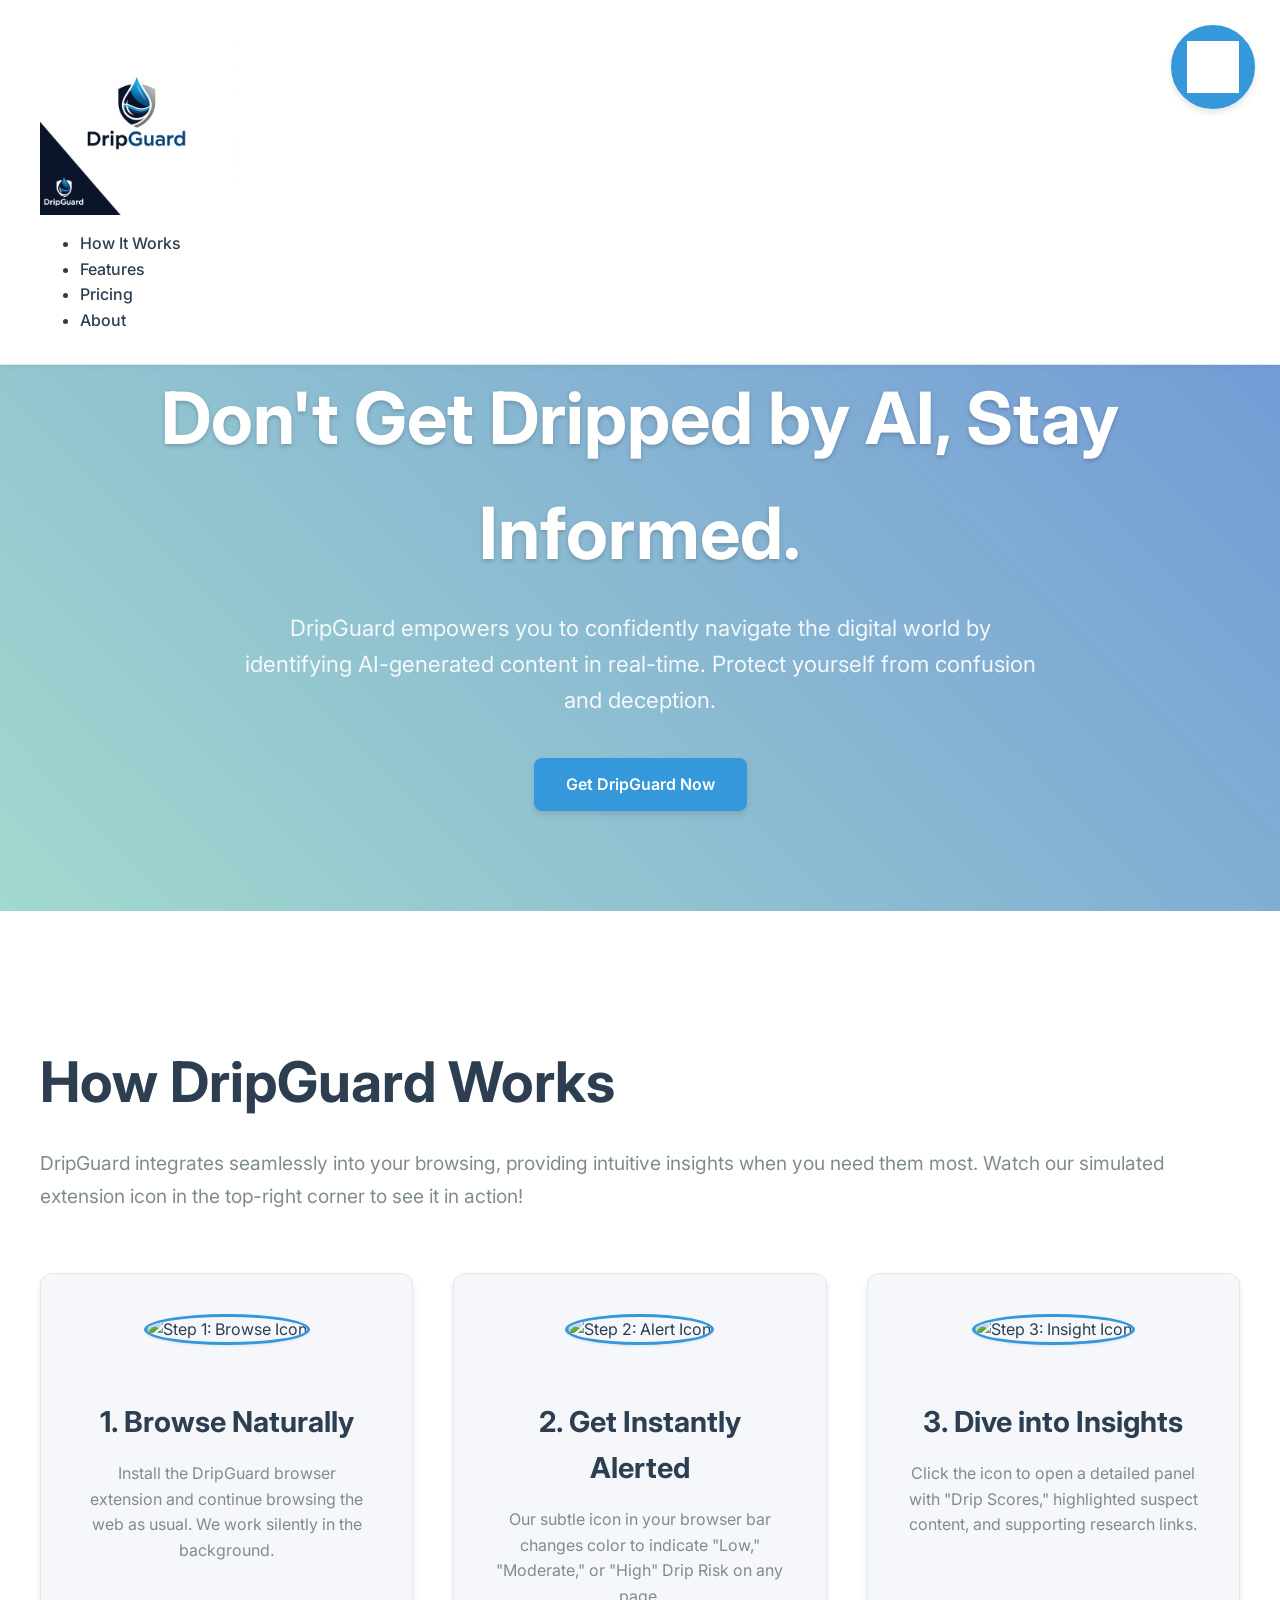
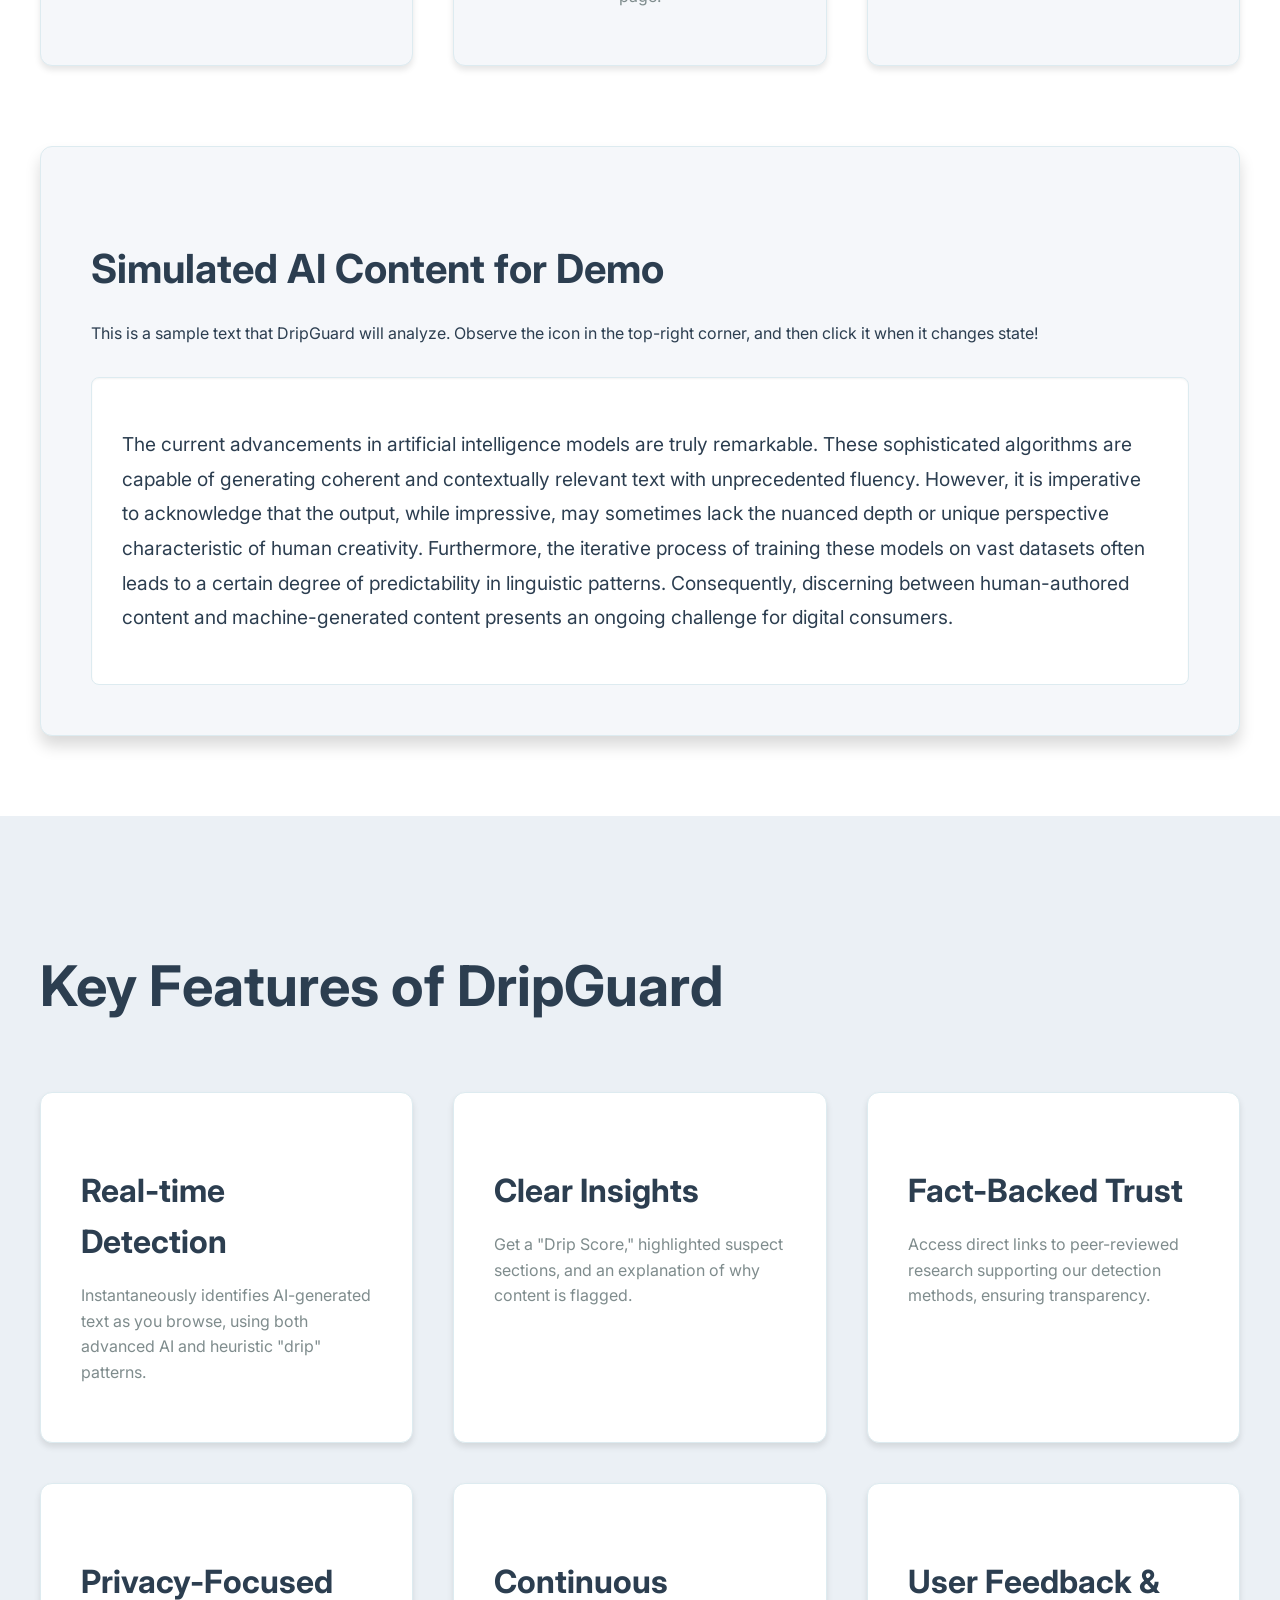
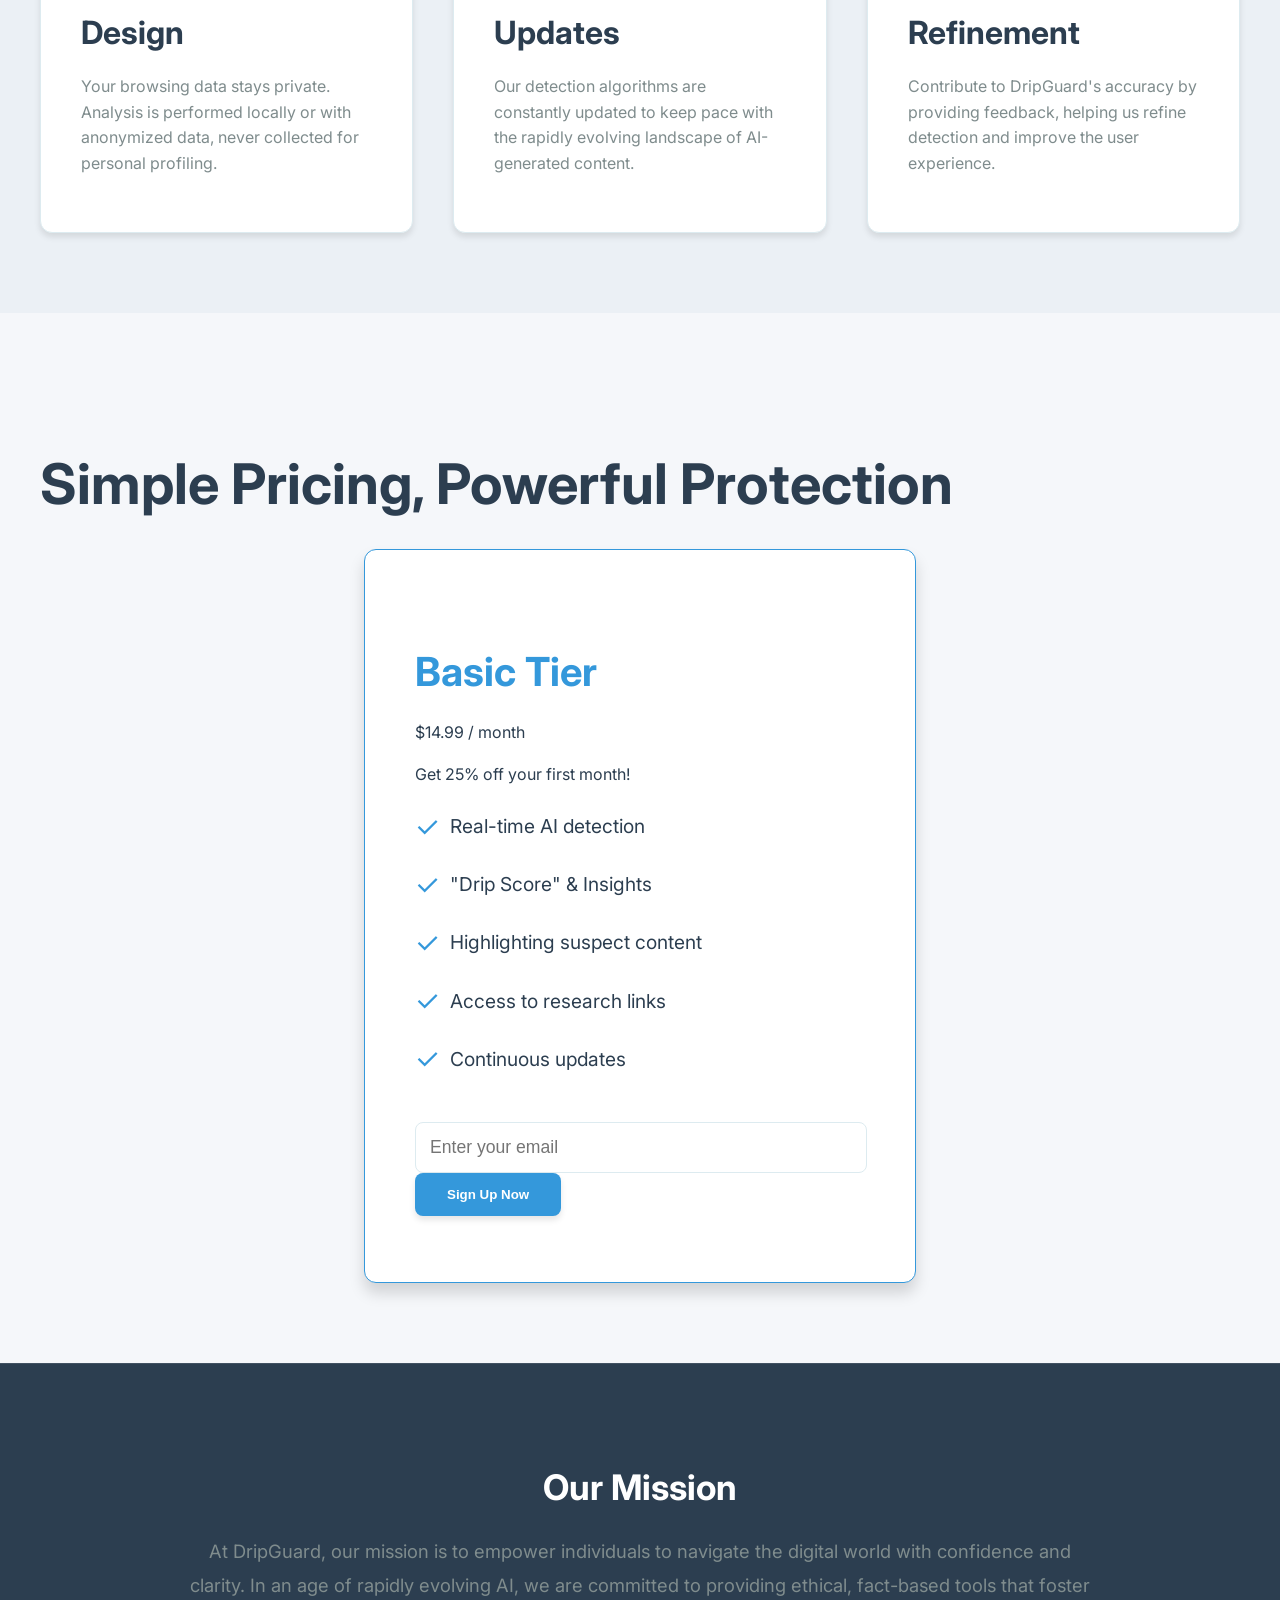
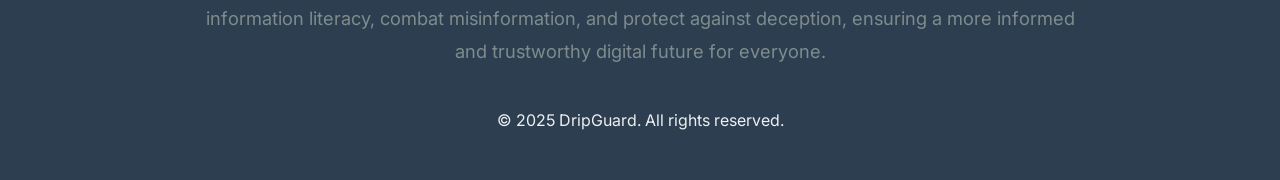
==== index.html @ 77a9b64d "Add files via upload" ====
<!DOCTYPE html>
<html lang="en">
<head>
    <meta charset="UTF-8">
    <meta name="viewport" content="width=device-width, initial-scale=1.0">
    <title>DripGuard: Don't Get Dripped by AI</title>
    <link rel="stylesheet" href="style.css">
    <link href="https://fonts.googleapis.com/css2?family=Inter:wght@300;400;500;600;700&display=swap" rel="stylesheet">
</head>
<body class="bg-primary-bg-soft text-dark-text font-inter">
    <header class="bg-white shadow-header fixed w-full top-0 z-10">
        <div class="container mx-auto px-4 py-4 flex justify-between items-center">
            <div class="logo">
                <img src="images_dripguard_logo.png" alt="DripGuard Logo" class="header-logo">
            </div>
            <nav>
                <ul class="flex space-x-6">
                    <li><a href="#how-it-works" class="nav-link">How It Works</a></li>
                    <li><a href="#features" class="nav-link">Features</a></li>
                    <li><a href="#pricing" class="nav-link">Pricing</a></li>
                    <li><a href="#about" class="nav-link">About</a></li>
                </ul>
            </nav>
        </div>
    </header>

    <section class="hero-section bg-hero-gradient text-white text-center py-32 flex items-center justify-center min-h-screen pt-32">
        <div class="container mx-auto px-4 max-w-4xl">
            <h1 class="text-5xl md:text-6xl font-extrabold mb-6 leading-tight">Don't Get Dripped by AI, Stay Informed.</h1>
            <p class="text-xl md:text-2xl mb-10 opacity-90 leading-relaxed">DripGuard empowers you to confidently navigate the digital world by identifying AI-generated content in real-time. Protect yourself from confusion and deception.</p>
            <a href="#pricing" class="btn primary-btn">Get DripGuard Now</a>
        </div>
    </section>

    <section id="how-it-works" class="section-spacing bg-white">
        <div class="container mx-auto px-4 max-w-5xl">
            <h2 class="section-title text-center mb-4">How DripGuard Works</h2>
            <p class="section-subtitle text-center mb-12 max-w-3xl mx-auto">DripGuard integrates seamlessly into your browsing, providing intuitive insights when you need them most. Watch our simulated extension icon in the top-right corner to see it in action!</p>

            <div class="workflow-steps grid md:grid-cols-3 gap-10 mt-10">
                <div class="step-item bg-primary-bg-soft p-8 rounded-lg shadow-md border border-light-border">
                    <img src="https://placehold.co/80x80/E0F2F7/2C3E50?text=1" alt="Step 1: Browse Icon" class="mx-auto mb-6 rounded-full border-2 border-accent-blue-light">
                    <h3>1. Browse Naturally</h3>
                    <p class="text-dark-text">Install the DripGuard browser extension and continue browsing the web as usual. We work silently in the background.</p>
                </div>
                <div class="step-item bg-primary-bg-soft p-8 rounded-lg shadow-md border border-light-border">
                    <img src="https://placehold.co/80x80/B0D0E0/2C3E50?text=2" alt="Step 2: Alert Icon" class="mx-auto mb-6 rounded-full border-2 border-accent-blue-light">
                    <h3>2. Get Instantly Alerted</h3>
                    <p class="text-dark-text">Our subtle icon in your browser bar changes color to indicate "Low," "Moderate," or "High" Drip Risk on any page.</p>
                </div>
                <div class="step-item bg-primary-bg-soft p-8 rounded-lg shadow-md border border-light-border">
                    <img src="https://placehold.co/80x80/80B0D0/2C3E50?text=3" alt="Step 3: Insight Icon" class="mx-auto mb-6 rounded-full border-2 border-accent-blue-light">
                    <h3>3. Dive into Insights</h3>
                    <p class="text-dark-text">Click the icon to open a detailed panel with "Drip Scores," highlighted suspect content, and supporting research links.</p>
                </div>
            </div>

            <div class="demo-area bg-primary-bg-soft p-12 rounded-lg shadow-lg mt-20 border border-light-border">
                <h3 class="text-3xl font-semibold mb-4 text-dark-text">Simulated AI Content for Demo</h3>
                <p class="text-lg mb-8 text-muted-text">This is a sample text that DripGuard will analyze. Observe the icon in the top-right corner, and then click it when it changes state!</p>
                <div class="sample-text-container bg-white p-8 rounded-md shadow-inner-sm border border-light-border">
                    <p id="sample-ai-text" class="sample-text text-dark-text leading-relaxed">
                        The current advancements in artificial intelligence models are truly remarkable. These sophisticated algorithms are capable of generating coherent and contextually relevant text with unprecedented fluency. However, it is imperative to acknowledge that the output, while impressive, may sometimes lack the nuanced depth or unique perspective characteristic of human creativity. Furthermore, the iterative process of training these models on vast datasets often leads to a certain degree of predictability in linguistic patterns. Consequently, discerning between human-authored content and machine-generated content presents an ongoing challenge for digital consumers.
                    </p>
                </div>
            </div>
        </div>
    </section>

    <section id="features" class="section-spacing bg-secondary-bg-soft">
        <div class="container mx-auto px-4 max-w-5xl">
            <h2 class="section-title text-center mb-12 text-dark-text">Key Features of DripGuard</h2>
            <div class="feature-grid grid md:grid-cols-2 lg:grid-cols-3 gap-10 mt-10">
                <div class="feature-item bg-white p-8 rounded-lg shadow-md border border-light-border">
                    <h3>Real-time Detection</h3>
                    <p class="text-dark-text">Instantaneously identifies AI-generated text as you browse, using both advanced AI and heuristic "drip" patterns.</p>
                </div>
                <div class="feature-item bg-white p-8 rounded-lg shadow-md border border-light-border">
                    <h3>Clear Insights</h3>
                    <p class="text-dark-text">Get a "Drip Score," highlighted suspect sections, and an explanation of why content is flagged.</p>
                </div>
                <div class="feature-item bg-white p-8 rounded-lg shadow-md border border-light-border">
                    <h3>Fact-Backed Trust</h3>
                    <p class="text-dark-text">Access direct links to peer-reviewed research supporting our detection methods, ensuring transparency.</p>
                </div>
                 <div class="feature-item bg-white p-8 rounded-lg shadow-md border border-light-border">
                    <h3>Privacy-Focused Design</h3>
                    <p class="text-dark-text">Your browsing data stays private. Analysis is performed locally or with anonymized data, never collected for personal profiling.</p>
                </div>
                <div class="feature-item bg-white p-8 rounded-lg shadow-md border border-light-border">
                    <h3>Continuous Updates</h3>
                    <p class="text-dark-text">Our detection algorithms are constantly updated to keep pace with the rapidly evolving landscape of AI-generated content.</p>
                </div>
                <div class="feature-item bg-white p-8 rounded-lg shadow-md border border-light-border">
                    <h3>User Feedback & Refinement</h3>
                    <p class="text-dark-text">Contribute to DripGuard's accuracy by providing feedback, helping us refine detection and improve the user experience.</p>
                </div>
            </div>
        </div>
    </section>

    <section id="pricing" class="section-spacing bg-primary-bg-soft">
        <div class="container mx-auto px-4 max-w-5xl">
            <h2 class="section-title text-center mb-12">Simple Pricing, Powerful Protection</h2>
            <div class="pricing-card bg-white p-12 rounded-lg shadow-lg border border-accent-blue max-w-md mx-auto text-left">
                <h3 class="text-3xl font-semibold mb-4 text-accent-blue">Basic Tier</h3>
                <p class="text-5xl font-bold mb-2 text-accent-blue">$14.99 <span class="text-xl text-dark-text">/ month</span></p>
                <p class="text-xl font-semibold mb-6 text-accent-green">Get 25% off your first month!</p>
                <ul class="list-none p-0 mb-8 text-dark-text">
                    <li class="mb-3 flex items-center"><span class="text-accent-blue text-2xl mr-2">✓</span> Real-time AI detection</li>
                    <li class="mb-3 flex items-center"><span class="text-accent-blue text-2xl mr-2">✓</span> "Drip Score" & Insights</li>
                    <li class="mb-3 flex items-center"><span class="text-accent-blue text-2xl mr-2">✓</span> Highlighting suspect content</li>
                    <li class="mb-3 flex items-center"><span class="text-accent-blue text-2xl mr-2">✓</span> Access to research links</li>
                    <li class="mb-3 flex items-center"><span class="text-accent-blue text-2xl mr-2">✓</span> Continuous updates</li>
                </ul>
                <form id="signup-form" class="signup-form flex flex-col gap-4">
                    <input type="email" id="email-signup" placeholder="Enter your email" required class="w-full p-3 rounded-md bg-primary-bg-soft border border-light-border text-dark-text focus:ring-2 focus:ring-accent-blue focus:border-transparent">
                    <button type="submit" class="btn primary-btn">Sign Up Now</button>
                    <p id="signup-message" class="message text-center font-semibold text-sm mt-2"></p>
                </form>
            </div>
        </div>
    </section>

    <footer id="about" class="bg-primary-dark text-white py-12 text-center">
        <div class="container mx-auto px-4 max-w-5xl">
            <div class="mission-statement max-w-3xl mx-auto mb-8">
                <h3 class="text-3xl font-semibold mb-4 text-white">Our Mission</h3>
                <p class="text-lg leading-relaxed text-light-text-on-dark">At DripGuard, our mission is to empower individuals to navigate the digital world with confidence and clarity. In an age of rapidly evolving AI, we are committed to providing ethical, fact-based tools that foster information literacy, combat misinformation, and protect against deception, ensuring a more informed and trustworthy digital future for everyone.</p>
            </div>
            <p class="text-sm text-muted-text">&copy; 2025 DripGuard. All rights reserved.</p>
        </div>
    </footer>

    <!-- Simulated DripGuard Extension Icon (fixed to top-right) -->
    <div id="simulated-browser-icon" class="simulated-browser-icon default-state" title="DripGuard Status">
        <img src="images_dripguard_logo.png" alt="DripGuard Icon">
    </div>

    <!-- Simulated DripGuard Extension Popup -->
    <div id="simulated-popup" class="simulated-extension-popup hidden">
        <div class="popup-header bg-primary-bg-soft border-b border-light-border">
            <img src="images/dripguard_logo.png" alt="DripGuard Logo" class="popup-logo">
            <h3 class="text-xl font-semibold text-dark-text">DripGuard Analysis</h3>
            <button class="close-popup-btn text-dark-text hover:text-accent-red transition-colors duration-200">&times;</button>
        </div>
        <div class="popup-content p-4 bg-white">
            <div class="drip-score-display text-center bg-primary-bg-soft p-3 rounded-md border border-light-border">
                <p class="text-sm text-dark-text mb-1">Overall Drip Score:</p>
                <h4 id="drip-score" class="text-4xl font-bold text-accent-blue">--%</h4>
                <p id="drip-risk-level" class="risk-level text-lg font-semibold mt-1"></p>
            </div>
            <div class="heuristic-flags">
                <h5 class="text-lg font-semibold mb-2 text-dark-text">Detected Heuristic Flags:</h5>
                <ul id="flags-list" class="list-none p-0">
                    <!-- Flags will be populated by JS -->
                </ul>
            </div>
            <div class="detection-logic">
                <h5 class="text-lg font-semibold mb-2 text-dark-text">Detection Logic:</h5>
                <p class="text-sm text-muted-text">Our simulated analysis identified patterns commonly associated with AI-generated text, such as high predictability in word choice and consistent sentence structures. These "drips" suggest a higher likelihood of machine authorship.</p>
                <p class="text-sm mt-2"><a href="https://scholar.google.com/scholar?q=AI+generated+text+detection+methods" target="_blank" class="text-accent-blue hover:underline">Learn more about AI detection research on Google Scholar.</a></p>
            </div>
            <div class="user-feedback flex flex-col items-center gap-3 mt-4">
                <h5 class="text-lg font-semibold mb-2 text-dark-text">Was this analysis helpful?</h5>
                <div class="flex space-x-4">
                    <button class="btn feedback-btn bg-primary-bg-soft text-accent-blue border border-accent-blue hover:bg-accent-blue hover:text-white transition-colors duration-200">👍 Yes</button>
                    <button class="btn feedback-btn bg-primary-bg-soft text-accent-red border border-accent-red hover:bg-accent-red hover:text-white transition-colors duration-200">👎 No</button>
                </div>
            </div>
        </div>
    </div>
    <div id="popup-backdrop" class="popup-backdrop hidden"></div>

    <script src="script.js"></script>
</body>
</html>
---- style.css ----
/* PenPal Test Suite Inspired Color Palette - Refined & Fixed */
:root {
    --white: #FFFFFF; /* Main backgrounds, cards */
    --primary-bg-soft: #F5F7FA; /* Main background, very light blue-grey, mimicking reference */
    --secondary-bg-soft: #EBF0F5; /* Slightly darker light blue-grey for alternating sections */

    --dark-text: #2C3E50; /* Primary text, section titles, footer background */
    --muted-text: #7F8C8D; /* Subtitles, secondary text */
    --light-text-on-dark: #ECF0F1; /* Text on dark backgrounds */

    --hero-gradient-start: #A2D9CE; /* Light blue-green from reference site */
    --hero-gradient-end: #6A8FD7; /* Deeper blue from reference site */

    --accent-blue: #3498DB; /* Primary action color, links, highlights */
    --accent-green: #2ECC71; /* Green for success/discount */
    --accent-orange: #F39C12; /* Orange for warnings/moderate risk */
    --accent-red: #E74C3C; /* Red for high risk/errors */

    /* Borders & Shadows - Mimicking subtle, clean look */
    --light-border: #DDEBF0; /* Very light blue border, slightly more visible */
    --shadow-sm: 0 1px 3px rgba(0, 0, 0, 0.08);
    --shadow-md: 0 4px 6px rgba(0, 0, 0, 0.1);
    --shadow-lg: 0 10px 15px rgba(0, 0, 0, 0.15);
    --shadow-header: 0 2px 4px rgba(0, 0, 0, 0.05); /* Lighter header shadow */
    --shadow-inner-sm: inset 0 1px 2px rgba(0, 0, 0, 0.05);

    --primary-dark: #2C3E50; /* Dark blue for footer background */
}

/* Base Styles */
body {
    font-family: 'Inter', sans-serif;
    margin: 0;
    padding: 0;
    line-height: 1.6;
    color: var(--dark-text);
    background-color: var(--primary-bg-soft); /* Changed to softer background */
    scroll-behavior: smooth;
}

.container {
    max-width: 1200px; /* Standard container width */
    margin: 0 auto;
    padding: 0 20px;
}

h1, h2, h3, h4, h5 {
    color: var(--dark-text); /* Default heading color */
    margin-bottom: 15px;
    font-weight: 700;
}

p {
    margin-bottom: 1em;
}

/* Header */
header {
    background-color: var(--white);
    padding: 15px 0;
    border-bottom: 1px solid var(--light-border); /* Subtle border */
    box-shadow: var(--shadow-header); /* Lighter shadow */
    position: fixed;
    top: 0;
    width: 100%;
    z-index: 1000;
}

.header-logo {
    max-height: 200px; /* CONSIDERABLY INCREASED LOGO SIZE */
    width: auto;
    display: block;
    filter: none; /* Ensure logo is natural color */
}

nav ul li a {
    text-decoration: none;
    color: var(--dark-text);
    font-weight: 500; /* Slightly lighter font weight for nav */
    transition: color 0.3s ease;
}

nav ul li a:hover {
    color: var(--accent-blue);
}

/* Buttons */
.btn {
    display: inline-block;
    padding: 14px 32px; /* Prominent button size */
    border-radius: 8px; /* Rounded corners */
    text-decoration: none;
    font-weight: 600; /* Medium font weight */
    transition: all 0.3s ease;
    border: none; /* No explicit border for primary button */
    cursor: pointer;
    background-color: var(--accent-blue);
    color: var(--white);
    box-shadow: var(--shadow-md);
}

.btn:hover {
    background-color: var(--hero-gradient-end); /* Darker blue on hover */
    box-shadow: var(--shadow-lg);
    transform: translateY(-2px);
}

.primary-btn {
    background-color: var(--accent-blue);
    border-color: var(--accent-blue);
    color: var(--white);
}

.primary-btn:hover {
    background-color: var(--hero-gradient-end);
    border-color: var(--hero-gradient-end);
    box-shadow: var(--shadow-lg);
}

/* Section Spacing */
.section-spacing {
    padding: 80px 0; /* Consistent vertical padding for sections */
}

.section-title {
    font-size: 3.5em; /* Large, prominent titles */
    margin-bottom: 20px;
    color: var(--dark-text);
}

.section-subtitle {
    font-size: 1.2em;
    color: var(--muted-text);
    line-height: 1.7;
}

/* Hero Section */
.hero-section {
    background: linear-gradient(45deg, var(--hero-gradient-start) 0%, var(--hero-gradient-end) 100%);
    color: var(--white);
    text-align: center;
    padding: 100px 20px;
    min-height: 500px;
    display: flex;
    align-items: center;
    justify-content: center;
    padding-top: 300px; /* FURTHER INCREASED PADDING TO CLEAR FIXED HEADER AND LARGER LOGO */
}

.hero-section h1 {
    font-size: 4.5em;
    margin-bottom: 20px;
    color: var(--white);
    text-shadow: 0 2px 4px rgba(0,0,0,0.2);
}

.hero-section p {
    font-size: 1.4em;
    max-width: 800px;
    margin: 0 auto 40px auto;
    color: var(--white);
    opacity: 0.9;
}

/* How It Works Section */
#how-it-works {
    background-color: var(--white); /* White background for this section */
}

.workflow-steps {
    display: grid;
    grid-template-columns: repeat(auto-fit, minmax(280px, 1fr));
    gap: 40px;
    margin-top: 60px;
}

.step-item {
    background-color: var(--primary-bg-soft); /* Lighter card background, matching body */
    padding: 40px;
    border-radius: 12px;
    box-shadow: var(--shadow-md);
    border: 1px solid var(--light-border);
    text-align: center;
    position: relative;
    overflow: hidden;
    transition: transform 0.3s ease, box-shadow 0.3s ease;
}
.step-item:hover {
    transform: translateY(-5px);
    box-shadow: var(--shadow-lg);
}
.step-item::before { /* Subtle sheen on cards */
    content: '';
    position: absolute;
    top: -50%;
    left: -50%;
    width: 200%;
    height: 200%;
    background: linear-gradient(60deg, transparent, rgba(255, 255, 255, 0.1), transparent);
    transform: rotate(30deg);
    opacity: 0; /* Hidden by default */
    transition: opacity 0.3s ease;
}
.step-item:hover::before {
    opacity: 0.3;
}

.step-item img {
    width: 90px;
    height: 90px;
    margin-bottom: 25px;
    border-radius: 50%;
    border: 3px solid var(--accent-blue);
    box-shadow: var(--shadow-sm);
}

.step-item h3 {
    font-size: 1.8em;
    margin-bottom: 15px;
    color: var(--dark-text);
}
.step-item p {
    color: var(--muted-text);
}

/* Demo Area Specifics */
.demo-area {
    margin-top: 80px;
    background-color: var(--primary-bg-soft); /* Matches step items background */
    padding: 50px;
    border-radius: 12px;
    box-shadow: var(--shadow-lg);
    border: 1px solid var(--light-border);
}

.demo-area h3 {
    font-size: 2.5em;
    margin-bottom: 20px;
    color: var(--dark-text);
}

.sample-text-container {
    background-color: var(--white); /* White background for text area */
    border: 1px solid var(--light-border);
    border-radius: 8px;
    padding: 30px;
    margin-top: 30px;
    box-shadow: var(--shadow-inner-sm);
}

.sample-text {
    font-size: 1.2em;
    line-height: 1.8;
    position: relative;
    color: var(--dark-text);
}

/* Highlighted text within sample */
.sample-text .highlight-ai {
    background-color: rgba(231, 76, 60, 0.2); /* Soft red tint for highlight */
    border-radius: 4px;
    padding: 2px 6px;
    transition: background-color 0.3s ease;
}


/* Features Section */
#features {
    background-color: var(--secondary-bg-soft); /* Alternating background color */
}

.feature-grid {
    display: grid;
    grid-template-columns: repeat(auto-fit, minmax(300px, 1fr));
    gap: 40px;
    margin-top: 60px;
}

.feature-item {
    background-color: var(--white);
    padding: 40px;
    border-radius: 12px;
    box-shadow: var(--shadow-md);
    border: 1px solid var(--light-border);
    text-align: left;
    transition: transform 0.3s ease, box-shadow 0.3s ease;
}
.feature-item:hover {
    transform: translateY(-5px);
    box-shadow: var(--shadow-lg);
}

.feature-item h3 {
    font-size: 2em;
    margin-bottom: 15px;
    color: var(--dark-text);
}
.feature-item p {
    color: var(--muted-text);
}

/* Pricing Section */
#pricing {
    background-color: var(--primary-bg-soft); /* Alternating background color */
}

.pricing-card {
    background-color: var(--white);
    padding: 50px;
    border-radius: 12px;
    box-shadow: var(--shadow-lg);
    border: 1px solid var(--accent-blue); /* Stronger border for pricing card */
    max-width: 450px;
    margin: 0 auto;
    text-align: left;
    transition: transform 0.3s ease, box-shadow 0.3s ease;
}
.pricing-card:hover {
    transform: translateY(-8px);
    box-shadow: 0 15px 25px rgba(0, 0, 0, 0.2);
}

.pricing-card h3 {
    font-size: 2.5em;
    margin-bottom: 15px;
    color: var(--accent-blue);
}

.pricing-card .price {
    font-size: 4em;
    font-weight: 700;
    color: var(--accent-blue);
    margin-bottom: 10px;
}

.pricing-card .price span {
    font-size: 0.5em;
    font-weight: 600;
    color: var(--muted-text);
}

.pricing-card .discount {
    color: var(--accent-green);
    font-weight: 700;
    margin-bottom: 30px;
    font-size: 1.2em;
}

.pricing-card ul {
    list-style: none;
    padding: 0;
    margin-bottom: 40px;
}

.pricing-card ul li {
    margin-bottom: 12px;
    font-size: 1.2em;
    color: var(--dark-text);
    display: flex;
    align-items: center;
}
.pricing-card ul li span { /* Checkmark styling */
    color: var(--accent-blue);
    font-size: 1.5em;
    margin-right: 10px;
}


.signup-form input[type="email"] {
    width: calc(100% - 28px);
    padding: 14px;
    border: 1px solid var(--light-border);
    border-radius: 8px;
    font-size: 1.1em;
    background-color: var(--white);
    color: var(--dark-text);
    outline: none;
    transition: border-color 0.3s ease, box-shadow 0.3s ease;
}

.signup-form input[type="email"]:focus {
    border-color: var(--accent-blue);
    box-shadow: 0 0 10px rgba(52, 152, 219, 0.4);
}

.signup-form .message {
    text-align: center;
    margin-top: 15px;
    font-weight: 700;
}

.signup-form .message.success {
    color: var(--accent-green);
}

.signup-form .message.error {
    color: var(--accent-red);
}

/* Footer & Mission Statement */
footer {
    background-color: var(--primary-dark);
    color: var(--light-text-on-dark);
    padding: 60px 0 30px 0;
    text-align: center;
    border-top: 1px solid rgba(255,255,255,0.1);
    box-shadow: var(--shadow-inner-md);
}

.mission-statement {
    margin-bottom: 40px;
    max-width: 900px;
    margin-left: auto;
    margin-right: auto;
}

.mission-statement h3 {
    font-size: 2.2em;
    color: var(--white);
    margin-bottom: 20px;
}

.mission-statement p {
    font-size: 1.15em;
    line-height: 1.8;
    color: var(--muted-text);
}

.copyright {
    margin-top: 40px;
    font-size: 0.9em;
    color: var(--muted-text);
}

/* Simulated Browser Extension Icon */
.simulated-browser-icon {
    position: fixed;
    top: 25px;
    right: 25px;
    width: 80px; /* INCREASED ICON SIZE */
    height: 80px; /* INCREASED ICON SIZE */
    background-color: var(--accent-blue); /* Default: Low Risk (Accent Blue) */
    border-radius: 50%;
    display: flex;
    align-items: center;
    justify-content: center;
    box-shadow: var(--shadow-md);
    cursor: pointer;
    transition: background-color 0.5s ease, transform 0.2s ease, box-shadow 0.5s ease;
    z-index: 1500;
    border: 2px solid var(--accent-blue);
}

.simulated-browser-icon:hover {
    transform: scale(1.1);
    box-shadow: var(--shadow-lg);
}

.simulated-browser-icon img {
    width: 65%;
    height: 65%;
    object-fit: contain;
    filter: brightness(0) invert(1); /* Make logo white for contrast on blue */
}

/* Icon States */
.simulated-browser-icon.default-state {
    background-color: var(--accent-blue);
    border-color: var(--accent-blue);
}

.simulated-browser-icon.moderate-risk-state {
    background-color: var(--accent-orange);
    border-color: var(--accent-orange);
}

.simulated-browser-icon.high-risk-state {
    background-color: var(--accent-red);
    border-color: var(--accent-red);
}


/* Simulated Extension Popup Styles */
.simulated-extension-popup {
    position: fixed;
    top: 25px;
    right: 120px; /* Adjusted position for larger icon */
    background-color: var(--white);
    border-radius: 12px;
    box-shadow: var(--shadow-lg);
    border: 1px solid var(--accent-blue);
    width: 350px;
    max-height: 90vh;
    z-index: 2000;
    display: flex;
    flex-direction: column;
    overflow: hidden;
    opacity: 0;
    visibility: hidden;
    transform: translateX(150px);
    transition: opacity 0.3s ease, visibility 0.3s ease, transform 0.3s ease;
}

.simulated-extension-popup.visible {
    opacity: 1;
    visibility: visible;
    transform: translateX(0);
}

.popup-header {
    background-color: var(--primary-bg-soft); /* Lighter background for popup header */
    color: var(--dark-text);
    padding: 15px 20px;
    display: flex;
    align-items: center;
    justify-content: space-between;
    border-bottom: 1px solid var(--light-border);
    border-top-left-radius: 12px;
    border-top-right-radius: 12px;
}

.popup-header .popup-logo {
    height: 30px;
    width: auto;
    margin-right: 10px;
    filter: none; /* Keep logo natural color */
}

.popup-header h3 {
    margin: 0;
    color: var(--dark-text);
    font-size: 1.2em;
}

.close-popup-btn {
    background: none;
    border: none;
    color: var(--dark-text);
    font-size: 2em;
    cursor: pointer;
    padding: 0 8px;
    line-height: 1;
    transition: color 0.2s ease;
}

.close-popup-btn:hover {
    color: var(--accent-red);
}

.popup-content {
    padding: 20px;
    display: flex;
    flex-direction: column;
    gap: 20px;
    overflow-y: auto;
}

.drip-score-display {
    text-align: center;
    background-color: var(--primary-bg-soft);
    padding: 15px;
    border-radius: 8px;
    border: 1px solid var(--light-border);
    box-shadow: var(--shadow-inner-sm);
}

.drip-score-display p {
    margin: 0 0 5px 0;
    font-size: 1em;
    color: var(--muted-text);
}

.drip-score-display h4 {
    font-size: 3em;
    margin: 0;
    color: var(--accent-blue);
}

.drip-score-display .risk-level {
    font-weight: 700;
    font-size: 1.2em;
    margin-top: 8px;
}

.drip-score-display .risk-level.low-risk {
    color: var(--accent-green);
}
.drip-score-display .risk-level.moderate-risk {
    color: var(--accent-orange);
}
.drip-score-display .risk-level.high-risk {
    color: var(--accent-red);
}

.heuristic-flags h5, .detection-logic h5, .user-feedback h5 {
    font-size: 1.1em;
    margin-bottom: 10px;
    color: var(--dark-text);
}

.heuristic-flags ul {
    list-style: none;
    padding: 0;
    margin: 0;
}

.heuristic-flags ul li {
    background-color: var(--primary-bg-soft);
    padding: 8px 12px;
    border-radius: 6px;
    margin-bottom: 8px;
    font-size: 0.9em;
    color: var(--dark-text);
    border: 1px solid var(--light-border);
    box-shadow: var(--shadow-inner-sm);
}

.detection-logic p {
    font-size: 0.9em;
    color: var(--muted-text);
}

.detection-logic a {
    color: var(--accent-blue);
    text-decoration: underline;
    transition: color 0.2s ease;
}
.detection-logic a:hover {
    color: var(--dark-blue);
}

.user-feedback {
    display: flex;
    flex-direction: column;
    align-items: center;
    gap: 10px;
}

.user-feedback .feedback-btn {
    padding: 10px 20px;
    font-size: 0.9em;
    background-color: var(--white);
    color: var(--accent-blue);
    border: 1px solid var(--accent-blue);
    box-shadow: var(--shadow-sm);
}

.user-feedback .feedback-btn:hover {
    background-color: var(--accent-blue);
    color: var(--white);
    box-shadow: var(--shadow-md);
}


/* Popup Backdrop */
.popup-backdrop {
    position: fixed;
    top: 0;
    left: 0;
    width: 100%;
    height: 100%;
    background-color: rgba(0, 0, 0, 0.3);
    z-index: 1999;
    opacity: 0;
    visibility: hidden;
    transition: opacity 0.3s ease, visibility 0.3s ease;
}

.popup-backdrop.visible {
    opacity: 1;
    visibility: visible;
}


/* Responsive Design */
@media (max-width: 768px) {
    header .container {
        flex-direction: column;
        text-align: center;
    }

    nav ul {
        margin-top: 15px;
        flex-wrap: wrap;
        justify-content: center;
    }

    nav ul li {
        margin: 0 10px 10px 10px;
    }

    .hero-section h1 {
        font-size: 3.5em;
    }

    .hero-section p {
        font-size: 1.1em;
    }

    .feature-grid, .workflow-steps {
        grid-template-columns: 1fr;
    }

    .pricing-card {
        padding: 40px 20px;
    }

    .section-subtitle {
        margin-bottom: 30px;
    }

    .simulated-browser-icon {
        width: 50px;
        height: 50px;
        top: 15px;
        right: 15px;
    }

    .simulated-extension-popup {
        width: 90%;
        right: 5%;
        left: 5%;
        transform: translate(0, -50%);
        top: 50%;
    }
}

@media (max-width: 480px) {
    .logo {
        font-size: 1.5em;
    }

    .hero-section h1 {
        font-size: 2.5em;
    }

    .hero-section p {
        font-size: 0.9em;
    }

    .pricing-card .price {
        font-size: 3.5em;
    }

    .pricing-card h3 {
        font-size: 2em;
    }

    .mission-statement h3 {
        font-size: 1.8em;
    }
    .mission-statement p {
        font-size: 1em;
    }
}
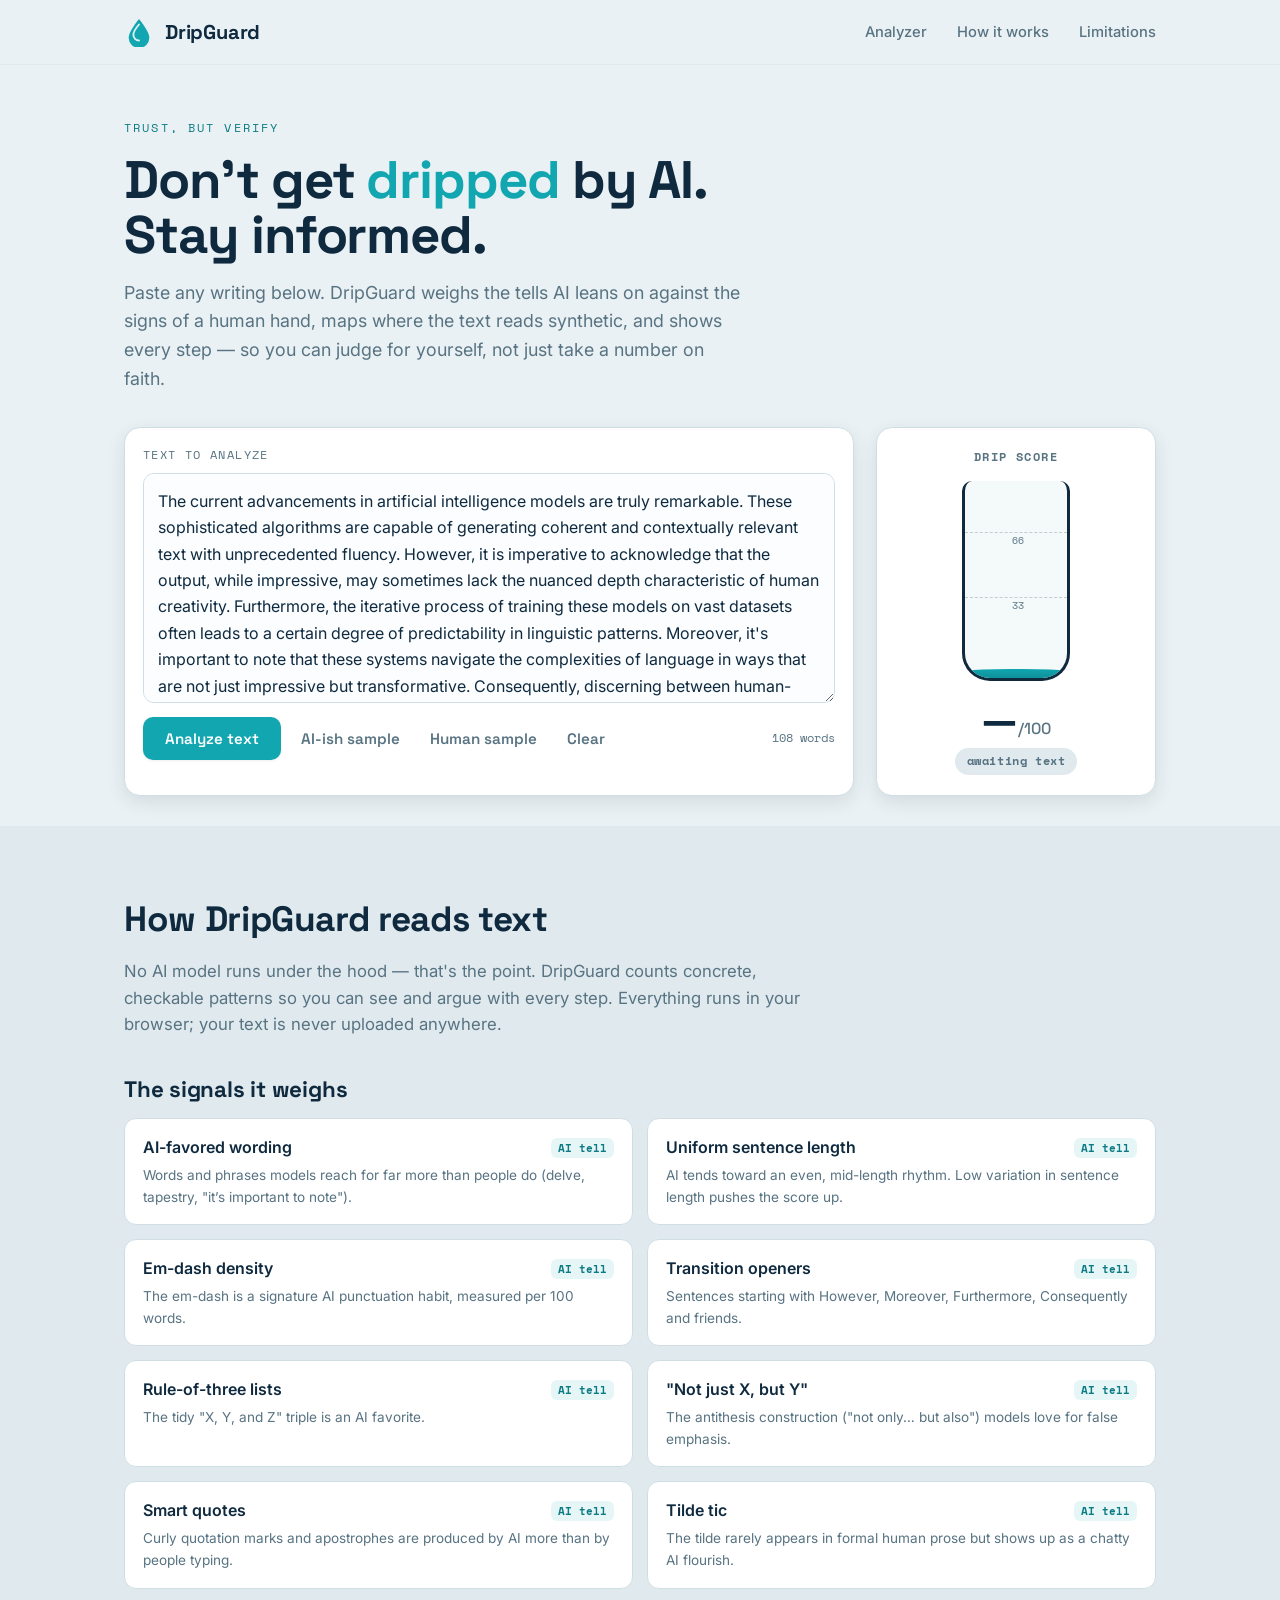
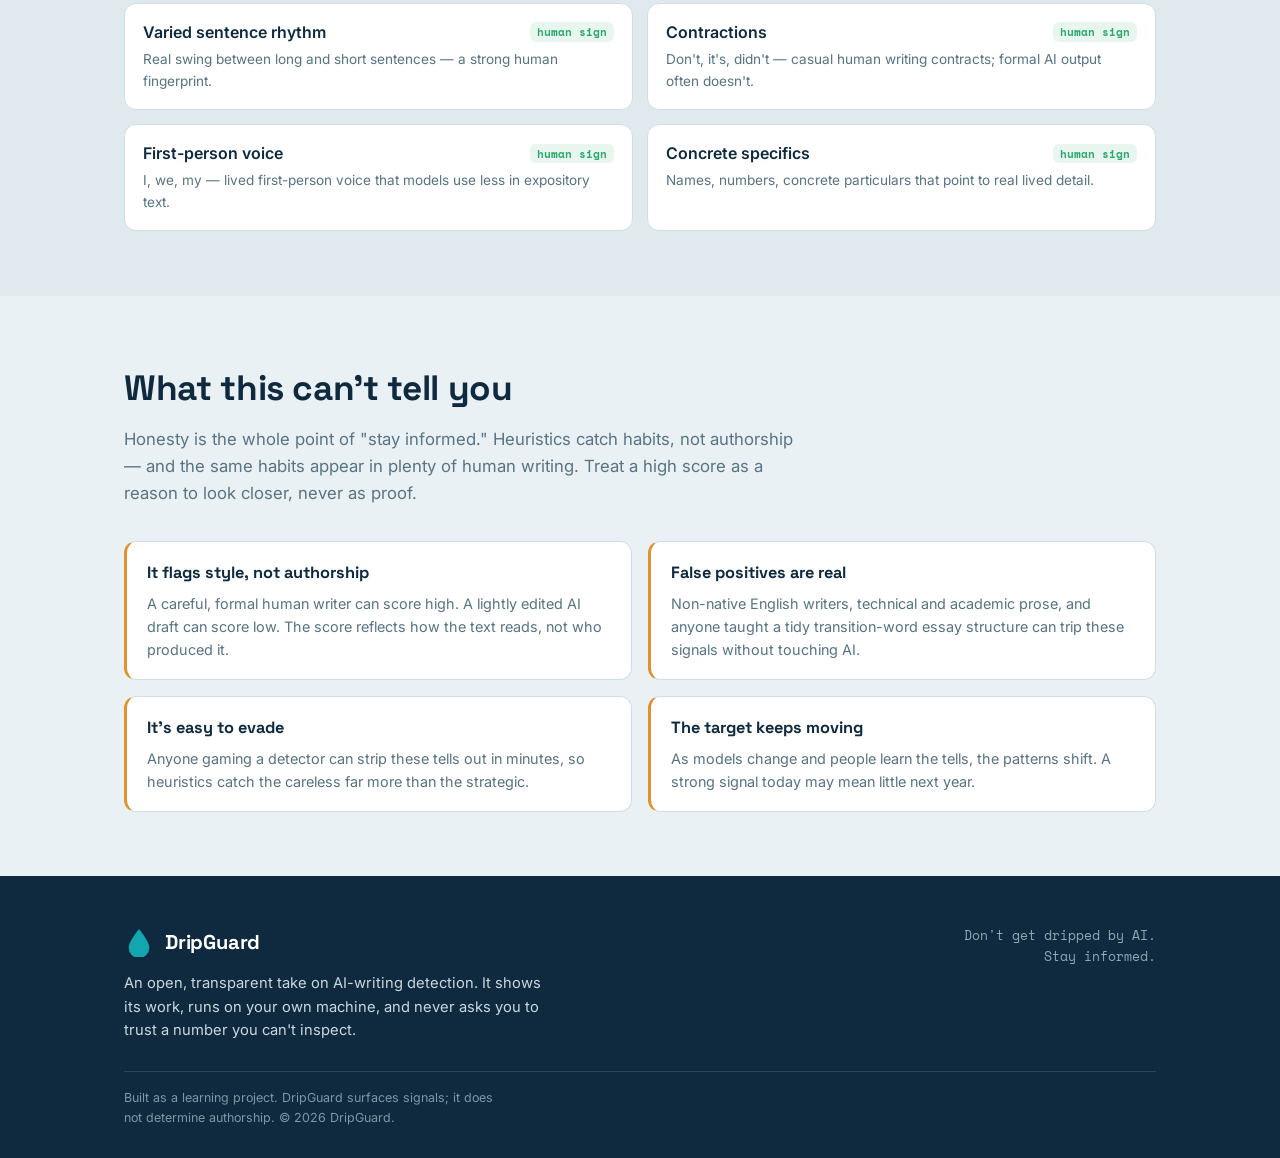
==== commit 5061940c: "Add v2 analyzer with two-sided heuristics." ====
--- a/index.html
+++ b/index.html
@@ -1,177 +1,592 @@
-<!DOCTYPE html>
-<html lang="en">
-<head>
-    <meta charset="UTF-8">
-    <meta name="viewport" content="width=device-width, initial-scale=1.0">
-    <title>DripGuard: Don't Get Dripped by AI</title>
-    <link rel="stylesheet" href="style.css">
-    <link href="https://fonts.googleapis.com/css2?family=Inter:wght@300;400;500;600;700&display=swap" rel="stylesheet">
-</head>
-<body class="bg-primary-bg-soft text-dark-text font-inter">
-    <header class="bg-white shadow-header fixed w-full top-0 z-10">
-        <div class="container mx-auto px-4 py-4 flex justify-between items-center">
-            <div class="logo">
-                <img src="images_dripguard_logo.png" alt="DripGuard Logo" class="header-logo">
-            </div>
-            <nav>
-                <ul class="flex space-x-6">
-                    <li><a href="#how-it-works" class="nav-link">How It Works</a></li>
-                    <li><a href="#features" class="nav-link">Features</a></li>
-                    <li><a href="#pricing" class="nav-link">Pricing</a></li>
-                    <li><a href="#about" class="nav-link">About</a></li>
-                </ul>
-            </nav>
-        </div>
-    </header>
-
-    <section class="hero-section bg-hero-gradient text-white text-center py-32 flex items-center justify-center min-h-screen pt-32">
-        <div class="container mx-auto px-4 max-w-4xl">
-            <h1 class="text-5xl md:text-6xl font-extrabold mb-6 leading-tight">Don't Get Dripped by AI, Stay Informed.</h1>
-            <p class="text-xl md:text-2xl mb-10 opacity-90 leading-relaxed">DripGuard empowers you to confidently navigate the digital world by identifying AI-generated content in real-time. Protect yourself from confusion and deception.</p>
-            <a href="#pricing" class="btn primary-btn">Get DripGuard Now</a>
-        </div>
-    </section>
-
-    <section id="how-it-works" class="section-spacing bg-white">
-        <div class="container mx-auto px-4 max-w-5xl">
-            <h2 class="section-title text-center mb-4">How DripGuard Works</h2>
-            <p class="section-subtitle text-center mb-12 max-w-3xl mx-auto">DripGuard integrates seamlessly into your browsing, providing intuitive insights when you need them most. Watch our simulated extension icon in the top-right corner to see it in action!</p>
-
-            <div class="workflow-steps grid md:grid-cols-3 gap-10 mt-10">
-                <div class="step-item bg-primary-bg-soft p-8 rounded-lg shadow-md border border-light-border">
-                    <img src="https://placehold.co/80x80/E0F2F7/2C3E50?text=1" alt="Step 1: Browse Icon" class="mx-auto mb-6 rounded-full border-2 border-accent-blue-light">
-                    <h3>1. Browse Naturally</h3>
-                    <p class="text-dark-text">Install the DripGuard browser extension and continue browsing the web as usual. We work silently in the background.</p>
-                </div>
-                <div class="step-item bg-primary-bg-soft p-8 rounded-lg shadow-md border border-light-border">
-                    <img src="https://placehold.co/80x80/B0D0E0/2C3E50?text=2" alt="Step 2: Alert Icon" class="mx-auto mb-6 rounded-full border-2 border-accent-blue-light">
-                    <h3>2. Get Instantly Alerted</h3>
-                    <p class="text-dark-text">Our subtle icon in your browser bar changes color to indicate "Low," "Moderate," or "High" Drip Risk on any page.</p>
-                </div>
-                <div class="step-item bg-primary-bg-soft p-8 rounded-lg shadow-md border border-light-border">
-                    <img src="https://placehold.co/80x80/80B0D0/2C3E50?text=3" alt="Step 3: Insight Icon" class="mx-auto mb-6 rounded-full border-2 border-accent-blue-light">
-                    <h3>3. Dive into Insights</h3>
-                    <p class="text-dark-text">Click the icon to open a detailed panel with "Drip Scores," highlighted suspect content, and supporting research links.</p>
-                </div>
-            </div>
-
-            <div class="demo-area bg-primary-bg-soft p-12 rounded-lg shadow-lg mt-20 border border-light-border">
-                <h3 class="text-3xl font-semibold mb-4 text-dark-text">Simulated AI Content for Demo</h3>
-                <p class="text-lg mb-8 text-muted-text">This is a sample text that DripGuard will analyze. Observe the icon in the top-right corner, and then click it when it changes state!</p>
-                <div class="sample-text-container bg-white p-8 rounded-md shadow-inner-sm border border-light-border">
-                    <p id="sample-ai-text" class="sample-text text-dark-text leading-relaxed">
-                        The current advancements in artificial intelligence models are truly remarkable. These sophisticated algorithms are capable of generating coherent and contextually relevant text with unprecedented fluency. However, it is imperative to acknowledge that the output, while impressive, may sometimes lack the nuanced depth or unique perspective characteristic of human creativity. Furthermore, the iterative process of training these models on vast datasets often leads to a certain degree of predictability in linguistic patterns. Consequently, discerning between human-authored content and machine-generated content presents an ongoing challenge for digital consumers.
-                    </p>
-                </div>
-            </div>
-        </div>
-    </section>
-
-    <section id="features" class="section-spacing bg-secondary-bg-soft">
-        <div class="container mx-auto px-4 max-w-5xl">
-            <h2 class="section-title text-center mb-12 text-dark-text">Key Features of DripGuard</h2>
-            <div class="feature-grid grid md:grid-cols-2 lg:grid-cols-3 gap-10 mt-10">
-                <div class="feature-item bg-white p-8 rounded-lg shadow-md border border-light-border">
-                    <h3>Real-time Detection</h3>
-                    <p class="text-dark-text">Instantaneously identifies AI-generated text as you browse, using both advanced AI and heuristic "drip" patterns.</p>
-                </div>
-                <div class="feature-item bg-white p-8 rounded-lg shadow-md border border-light-border">
-                    <h3>Clear Insights</h3>
-                    <p class="text-dark-text">Get a "Drip Score," highlighted suspect sections, and an explanation of why content is flagged.</p>
-                </div>
-                <div class="feature-item bg-white p-8 rounded-lg shadow-md border border-light-border">
-                    <h3>Fact-Backed Trust</h3>
-                    <p class="text-dark-text">Access direct links to peer-reviewed research supporting our detection methods, ensuring transparency.</p>
-                </div>
-                 <div class="feature-item bg-white p-8 rounded-lg shadow-md border border-light-border">
-                    <h3>Privacy-Focused Design</h3>
-                    <p class="text-dark-text">Your browsing data stays private. Analysis is performed locally or with anonymized data, never collected for personal profiling.</p>
-                </div>
-                <div class="feature-item bg-white p-8 rounded-lg shadow-md border border-light-border">
-                    <h3>Continuous Updates</h3>
-                    <p class="text-dark-text">Our detection algorithms are constantly updated to keep pace with the rapidly evolving landscape of AI-generated content.</p>
-                </div>
-                <div class="feature-item bg-white p-8 rounded-lg shadow-md border border-light-border">
-                    <h3>User Feedback & Refinement</h3>
-                    <p class="text-dark-text">Contribute to DripGuard's accuracy by providing feedback, helping us refine detection and improve the user experience.</p>
-                </div>
-            </div>
-        </div>
-    </section>
-
-    <section id="pricing" class="section-spacing bg-primary-bg-soft">
-        <div class="container mx-auto px-4 max-w-5xl">
-            <h2 class="section-title text-center mb-12">Simple Pricing, Powerful Protection</h2>
-            <div class="pricing-card bg-white p-12 rounded-lg shadow-lg border border-accent-blue max-w-md mx-auto text-left">
-                <h3 class="text-3xl font-semibold mb-4 text-accent-blue">Basic Tier</h3>
-                <p class="text-5xl font-bold mb-2 text-accent-blue">$14.99 <span class="text-xl text-dark-text">/ month</span></p>
-                <p class="text-xl font-semibold mb-6 text-accent-green">Get 25% off your first month!</p>
-                <ul class="list-none p-0 mb-8 text-dark-text">
-                    <li class="mb-3 flex items-center"><span class="text-accent-blue text-2xl mr-2">✓</span> Real-time AI detection</li>
-                    <li class="mb-3 flex items-center"><span class="text-accent-blue text-2xl mr-2">✓</span> "Drip Score" & Insights</li>
-                    <li class="mb-3 flex items-center"><span class="text-accent-blue text-2xl mr-2">✓</span> Highlighting suspect content</li>
-                    <li class="mb-3 flex items-center"><span class="text-accent-blue text-2xl mr-2">✓</span> Access to research links</li>
-                    <li class="mb-3 flex items-center"><span class="text-accent-blue text-2xl mr-2">✓</span> Continuous updates</li>
-                </ul>
-                <form id="signup-form" class="signup-form flex flex-col gap-4">
-                    <input type="email" id="email-signup" placeholder="Enter your email" required class="w-full p-3 rounded-md bg-primary-bg-soft border border-light-border text-dark-text focus:ring-2 focus:ring-accent-blue focus:border-transparent">
-                    <button type="submit" class="btn primary-btn">Sign Up Now</button>
-                    <p id="signup-message" class="message text-center font-semibold text-sm mt-2"></p>
-                </form>
-            </div>
-        </div>
-    </section>
-
-    <footer id="about" class="bg-primary-dark text-white py-12 text-center">
-        <div class="container mx-auto px-4 max-w-5xl">
-            <div class="mission-statement max-w-3xl mx-auto mb-8">
-                <h3 class="text-3xl font-semibold mb-4 text-white">Our Mission</h3>
-                <p class="text-lg leading-relaxed text-light-text-on-dark">At DripGuard, our mission is to empower individuals to navigate the digital world with confidence and clarity. In an age of rapidly evolving AI, we are committed to providing ethical, fact-based tools that foster information literacy, combat misinformation, and protect against deception, ensuring a more informed and trustworthy digital future for everyone.</p>
-            </div>
-            <p class="text-sm text-muted-text">&copy; 2025 DripGuard. All rights reserved.</p>
-        </div>
-    </footer>
-
-    <!-- Simulated DripGuard Extension Icon (fixed to top-right) -->
-    <div id="simulated-browser-icon" class="simulated-browser-icon default-state" title="DripGuard Status">
-        <img src="images_dripguard_logo.png" alt="DripGuard Icon">
-    </div>
-
-    <!-- Simulated DripGuard Extension Popup -->
-    <div id="simulated-popup" class="simulated-extension-popup hidden">
-        <div class="popup-header bg-primary-bg-soft border-b border-light-border">
-            <img src="images/dripguard_logo.png" alt="DripGuard Logo" class="popup-logo">
-            <h3 class="text-xl font-semibold text-dark-text">DripGuard Analysis</h3>
-            <button class="close-popup-btn text-dark-text hover:text-accent-red transition-colors duration-200">&times;</button>
-        </div>
-        <div class="popup-content p-4 bg-white">
-            <div class="drip-score-display text-center bg-primary-bg-soft p-3 rounded-md border border-light-border">
-                <p class="text-sm text-dark-text mb-1">Overall Drip Score:</p>
-                <h4 id="drip-score" class="text-4xl font-bold text-accent-blue">--%</h4>
-                <p id="drip-risk-level" class="risk-level text-lg font-semibold mt-1"></p>
-            </div>
-            <div class="heuristic-flags">
-                <h5 class="text-lg font-semibold mb-2 text-dark-text">Detected Heuristic Flags:</h5>
-                <ul id="flags-list" class="list-none p-0">
-                    <!-- Flags will be populated by JS -->
-                </ul>
-            </div>
-            <div class="detection-logic">
-                <h5 class="text-lg font-semibold mb-2 text-dark-text">Detection Logic:</h5>
-                <p class="text-sm text-muted-text">Our simulated analysis identified patterns commonly associated with AI-generated text, such as high predictability in word choice and consistent sentence structures. These "drips" suggest a higher likelihood of machine authorship.</p>
-                <p class="text-sm mt-2"><a href="https://scholar.google.com/scholar?q=AI+generated+text+detection+methods" target="_blank" class="text-accent-blue hover:underline">Learn more about AI detection research on Google Scholar.</a></p>
-            </div>
-            <div class="user-feedback flex flex-col items-center gap-3 mt-4">
-                <h5 class="text-lg font-semibold mb-2 text-dark-text">Was this analysis helpful?</h5>
-                <div class="flex space-x-4">
-                    <button class="btn feedback-btn bg-primary-bg-soft text-accent-blue border border-accent-blue hover:bg-accent-blue hover:text-white transition-colors duration-200">👍 Yes</button>
-                    <button class="btn feedback-btn bg-primary-bg-soft text-accent-red border border-accent-red hover:bg-accent-red hover:text-white transition-colors duration-200">👎 No</button>
-                </div>
-            </div>
-        </div>
-    </div>
-    <div id="popup-backdrop" class="popup-backdrop hidden"></div>
-
-    <script src="script.js"></script>
-</body>
-</html>
+<!DOCTYPE html>
+<html lang="en">
+<head>
+<meta charset="UTF-8">
+<meta name="viewport" content="width=device-width, initial-scale=1.0">
+<title>DripGuard — Don't get dripped by AI. Stay informed.</title>
+<link rel="preconnect" href="https://fonts.googleapis.com">
+<link rel="preconnect" href="https://fonts.gstatic.com" crossorigin>
+<link href="https://fonts.googleapis.com/css2?family=Space+Grotesk:wght@400;500;600;700&family=Inter:wght@400;500;600&family=Space+Mono:wght@400;700&display=swap" rel="stylesheet">
+<style>
+  :root{
+    --ink:#0F2A3F; --ink-soft:#587382;
+    --paper:#EAF1F4; --paper-2:#E0EAEE; --surface:#FFFFFF;
+    --water:#11A6B0; --water-deep:#0C7B83; --wave:#2E7FB8;
+    --amber:#E0922F; --coral:#E2553B; --good:#2BA86B;
+    --line:#CFDEE4; --line-soft:#DEE9ED;
+    --shadow-sm:0 1px 3px rgba(15,42,63,.08);
+    --shadow-md:0 6px 18px rgba(15,42,63,.10);
+    --shadow-lg:0 18px 40px rgba(15,42,63,.16);
+  }
+  *{box-sizing:border-box}
+  html{scroll-behavior:smooth}
+  body{margin:0;font-family:'Inter',system-ui,sans-serif;color:var(--ink);background:var(--paper);line-height:1.6;-webkit-font-smoothing:antialiased}
+  .wrap{max-width:1080px;margin:0 auto;padding:0 24px}
+  a{color:var(--water-deep)}
+
+  header{position:sticky;top:0;z-index:50;background:rgba(234,241,244,.85);backdrop-filter:blur(10px);border-bottom:1px solid var(--line-soft)}
+  .bar{display:flex;align-items:center;justify-content:space-between;height:64px}
+  .brand{display:flex;align-items:center;gap:11px;text-decoration:none;color:var(--ink)}
+  .brand .mark{width:30px;height:30px;flex:none}
+  .brand b{font-family:'Space Grotesk',sans-serif;font-weight:700;font-size:1.25rem;letter-spacing:-.01em}
+  nav a{font-size:.92rem;color:var(--ink-soft);text-decoration:none;margin-left:26px;font-weight:500;transition:color .2s}
+  nav a:hover{color:var(--water-deep)}
+  @media(max-width:680px){nav{display:none}}
+
+  .hero{padding:54px 0 30px}
+  .eyebrow{font-family:'Space Mono',monospace;font-size:.74rem;letter-spacing:.18em;text-transform:uppercase;color:var(--water-deep);margin:0 0 14px}
+  h1{font-family:'Space Grotesk',sans-serif;font-weight:700;font-size:clamp(2.1rem,5vw,3.3rem);line-height:1.05;letter-spacing:-.02em;margin:0 0 16px;max-width:18ch}
+  h1 .drip{color:var(--water)}
+  .lede{font-size:1.12rem;color:var(--ink-soft);max-width:56ch;margin:0 0 8px}
+
+  .tool{margin-top:34px;display:grid;grid-template-columns:1fr 280px;gap:22px;align-items:stretch}
+  @media(max-width:820px){.tool{grid-template-columns:1fr}}
+  .panel{background:var(--surface);border:1px solid var(--line);border-radius:16px;box-shadow:var(--shadow-md)}
+  .editor{display:flex;flex-direction:column;padding:18px}
+  .editor label{font-family:'Space Mono',monospace;font-size:.72rem;letter-spacing:.12em;text-transform:uppercase;color:var(--ink-soft);margin-bottom:8px}
+  textarea{width:100%;min-height:230px;resize:vertical;border:1px solid var(--line);border-radius:11px;padding:14px;font-family:'Inter',sans-serif;font-size:1rem;line-height:1.65;color:var(--ink);background:#FBFDFE;outline:none;transition:border-color .2s,box-shadow .2s}
+  textarea:focus{border-color:var(--water);box-shadow:0 0 0 3px rgba(17,166,176,.16)}
+  .controls{display:flex;gap:10px;align-items:center;margin-top:14px;flex-wrap:wrap}
+  .btn{font-family:'Space Grotesk',sans-serif;font-weight:600;font-size:.95rem;border:none;border-radius:10px;padding:12px 22px;cursor:pointer;transition:transform .15s,box-shadow .2s,background .2s}
+  .btn-primary{background:var(--water);color:#fff;box-shadow:var(--shadow-sm)}
+  .btn-primary:hover{background:var(--water-deep);box-shadow:var(--shadow-md);transform:translateY(-1px)}
+  .btn-ghost{background:transparent;color:var(--ink-soft);padding:12px 10px}
+  .btn-ghost:hover{color:var(--water-deep)}
+  .wordcount{font-family:'Space Mono',monospace;font-size:.78rem;color:var(--ink-soft);margin-left:auto}
+
+  .meter-card{display:flex;flex-direction:column;align-items:center;padding:20px 18px;text-align:center}
+  .meter-card h3{font-family:'Space Mono',monospace;font-size:.72rem;letter-spacing:.12em;text-transform:uppercase;color:var(--ink-soft);margin:0 0 14px;font-weight:700}
+  .beaker{position:relative;width:108px;height:200px;border:3px solid var(--ink);border-top:none;border-radius:10px 10px 28px 28px;background:#F4F9FA;overflow:hidden}
+  .liquid{position:absolute;left:0;right:0;bottom:0;height:0%;background:linear-gradient(180deg,var(--water),var(--water-deep));transition:height 1s cubic-bezier(.22,1,.36,1),background .6s}
+  .liquid::before{content:"";position:absolute;top:-9px;left:-25%;width:150%;height:18px;border-radius:45%;background:inherit;animation:wave 3.5s ease-in-out infinite}
+  @keyframes wave{0%,100%{transform:translateX(-6%) rotate(-1deg)}50%{transform:translateX(6%) rotate(1deg)}}
+  .ticks{position:absolute;inset:0;pointer-events:none}
+  .ticks span{position:absolute;left:0;right:0;border-top:1px dashed rgba(15,42,63,.22);font-family:'Space Mono',monospace;font-size:.6rem;color:var(--ink-soft);padding-left:4px}
+  .ticks span.t66{bottom:66%}.ticks span.t33{bottom:33%}
+  .readout{margin-top:18px}
+  .score-num{font-family:'Space Grotesk',sans-serif;font-weight:700;font-size:2.6rem;line-height:1}
+  .score-num small{font-size:1rem;color:var(--ink-soft);font-weight:500}
+  .band{display:inline-block;margin-top:8px;font-family:'Space Mono',monospace;font-size:.74rem;letter-spacing:.05em;padding:4px 12px;border-radius:999px;font-weight:700}
+  .band.idle{background:var(--paper-2);color:var(--ink-soft)}
+  .band.low{background:rgba(43,168,107,.14);color:var(--good)}
+  .band.mod{background:rgba(224,146,47,.16);color:var(--amber)}
+  .band.high{background:rgba(226,85,59,.14);color:var(--coral)}
+
+  .results{margin-top:26px;display:none}
+  .results.show{display:block}
+  .caveat{background:#FFF7EC;border:1px solid #F2D7A8;border-radius:12px;padding:13px 16px;font-size:.9rem;color:#8A5A12;margin-bottom:22px;display:none}
+  .caveat.show{display:block}
+  .blockrow{display:grid;grid-template-columns:1fr 1fr;gap:22px;margin-bottom:22px}
+  @media(max-width:820px){.blockrow{grid-template-columns:1fr}}
+  .block{background:var(--surface);border:1px solid var(--line);border-radius:16px;padding:20px;box-shadow:var(--shadow-sm)}
+  .block.full{grid-column:1 / -1}
+  .block h4{font-family:'Space Grotesk',sans-serif;font-size:1.05rem;margin:0 0 4px;display:flex;align-items:center;gap:8px}
+  .block .sub{font-size:.85rem;color:var(--ink-soft);margin:0 0 16px}
+
+  /* signal sliders */
+  .signal{margin-bottom:15px}
+  .signal .top{display:flex;justify-content:space-between;align-items:baseline;gap:10px}
+  .signal .name{font-weight:600;font-size:.92rem}
+  .signal .pts{font-family:'Space Mono',monospace;font-size:.76rem;color:var(--ink-soft);white-space:nowrap}
+  .signal .finding{font-size:.8rem;color:var(--ink-soft);margin:2px 0 7px}
+  .track{height:7px;background:var(--paper-2);border-radius:4px;overflow:hidden}
+  .fill{height:100%;width:0;background:var(--water);border-radius:4px;transition:width .6s ease}
+  .signal input[type=range]{width:100%;margin:8px 0 0;accent-color:var(--water);height:4px}
+  .wlabel{font-family:'Space Mono',monospace;font-size:.68rem;color:var(--ink-soft)}
+
+  /* ledger */
+  .ledger{display:grid;grid-template-columns:1fr 1fr;gap:0;border:1px solid var(--line);border-radius:12px;overflow:hidden}
+  @media(max-width:520px){.ledger{grid-template-columns:1fr}}
+  .ledger .col{padding:16px 18px}
+  .ledger .col.ai{background:rgba(226,85,59,.05);border-right:1px solid var(--line)}
+  .ledger .col.hu{background:rgba(43,168,107,.05)}
+  .ledger h5{font-family:'Space Mono',monospace;font-size:.72rem;letter-spacing:.08em;text-transform:uppercase;margin:0 0 12px}
+  .ledger .col.ai h5{color:var(--coral)}
+  .ledger .col.hu h5{color:var(--good)}
+  .ev{display:flex;justify-content:space-between;gap:10px;font-size:.85rem;padding:5px 0;border-bottom:1px dashed var(--line-soft)}
+  .ev:last-child{border-bottom:none}
+  .ev .v{font-family:'Space Mono',monospace;color:var(--ink-soft)}
+  .verdict{margin-top:14px;font-size:.9rem;color:var(--ink-soft);background:var(--paper);border-radius:10px;padding:12px 14px}
+  .verdict b{color:var(--ink)}
+
+  /* drip map */
+  .legendbar{display:flex;align-items:center;gap:10px;margin-bottom:14px;font-size:.76rem;color:var(--ink-soft)}
+  .gradient{height:10px;flex:1;border-radius:6px;background:linear-gradient(90deg,rgba(17,166,176,.12),rgba(224,146,47,.5),rgba(226,85,59,.6))}
+  .dripmap{font-size:1.02rem;line-height:2.1}
+  .dripmap .s{border-radius:4px;padding:2px 1px;transition:background .3s;cursor:help}
+  .toggle{display:flex;gap:8px;margin-bottom:14px}
+  .toggle button{font-family:'Space Mono',monospace;font-size:.74rem;border:1px solid var(--line);background:var(--surface);color:var(--ink-soft);border-radius:8px;padding:6px 12px;cursor:pointer}
+  .toggle button.on{background:var(--ink);color:#fff;border-color:var(--ink)}
+  .phrasemap{font-size:1.02rem;line-height:2;display:none}
+  mark{border-radius:4px;padding:1px 3px;cursor:help}
+  mark.vocab{background:rgba(226,85,59,.18)}
+  mark.dash{background:rgba(46,127,184,.20)}
+  mark.tilde{background:rgba(224,146,47,.28)}
+  mark.anti{background:rgba(17,166,176,.22)}
+  mark.trans{background:rgba(122,90,200,.18)}
+  .legend{display:flex;flex-wrap:wrap;gap:8px 16px;margin-top:14px;font-size:.76rem;color:var(--ink-soft)}
+  .legend span{display:inline-flex;align-items:center;gap:6px}
+  .swatch{width:12px;height:12px;border-radius:3px;display:inline-block}
+
+  /* rhythm chart */
+  .rhythm svg{width:100%;height:130px;display:block}
+  .rhythm .cap{font-size:.8rem;color:var(--ink-soft);margin-top:10px}
+  .statline{display:flex;gap:22px;flex-wrap:wrap;margin-top:6px;font-family:'Space Mono',monospace;font-size:.76rem;color:var(--ink-soft)}
+  .statline b{color:var(--ink)}
+
+  section.info{padding:64px 0;border-top:1px solid var(--line-soft)}
+  section.info.alt{background:var(--paper-2)}
+  .info h2{font-family:'Space Grotesk',sans-serif;font-weight:700;font-size:clamp(1.6rem,3.5vw,2.2rem);letter-spacing:-.01em;margin:0 0 10px}
+  .info .intro{color:var(--ink-soft);max-width:62ch;margin:0 0 34px;font-size:1.05rem}
+  .heur{display:grid;grid-template-columns:1fr 1fr;gap:14px}
+  @media(max-width:760px){.heur{grid-template-columns:1fr}}
+  .heur .row{background:var(--surface);border:1px solid var(--line);border-radius:12px;padding:16px 18px}
+  .heur .row .h{display:flex;align-items:center;gap:9px;font-weight:600;margin-bottom:4px}
+  .heur .row .w{font-family:'Space Mono',monospace;font-size:.7rem;color:var(--water-deep);background:rgba(17,166,176,.10);border-radius:6px;padding:1px 7px;margin-left:auto}
+  .heur .row p{font-size:.85rem;color:var(--ink-soft);margin:0}
+  .limit{display:grid;grid-template-columns:repeat(2,1fr);gap:16px}
+  @media(max-width:760px){.limit{grid-template-columns:1fr}}
+  .limit .card{background:var(--surface);border:1px solid var(--line);border-left:3px solid var(--amber);border-radius:12px;padding:18px 20px}
+  .limit .card h3{font-family:'Space Grotesk',sans-serif;font-size:1.02rem;margin:0 0 6px}
+  .limit .card p{font-size:.9rem;color:var(--ink-soft);margin:0}
+
+  footer{background:var(--ink);color:#C8D8E0;padding:50px 0 30px}
+  footer .grid{display:flex;justify-content:space-between;gap:30px;flex-wrap:wrap;align-items:flex-start}
+  footer .brand b{color:#fff}
+  footer p{max-width:48ch;font-size:.92rem;margin:14px 0 0}
+  footer .tagcol{font-family:'Space Mono',monospace;font-size:.8rem;text-align:right;color:#8FA8B5}
+  footer .rule{border-top:1px solid rgba(255,255,255,.12);margin:28px 0 16px}
+  footer .fine{font-size:.78rem;color:#7E97A4}
+
+  :focus-visible{outline:3px solid var(--water);outline-offset:2px;border-radius:6px}
+  @media(prefers-reduced-motion:reduce){*{animation:none!important;transition:none!important;scroll-behavior:auto}}
+</style>
+</head>
+<body>
+
+<header>
+  <div class="wrap bar">
+    <a class="brand" href="#top">
+      <svg class="mark" viewBox="0 0 32 32" aria-hidden="true">
+        <path d="M16 2C16 2 5 15 5 22a11 11 0 0 0 22 0C27 15 16 2 16 2Z" fill="#11A6B0"/>
+        <path d="M16 8c0 0-6 7-6 11a6 6 0 0 0 6 6" fill="none" stroke="#fff" stroke-width="2" stroke-linecap="round" opacity=".85"/>
+      </svg>
+      <b>DripGuard</b>
+    </a>
+    <nav>
+      <a href="#analyzer">Analyzer</a>
+      <a href="#how">How it works</a>
+      <a href="#limits">Limitations</a>
+    </nav>
+  </div>
+</header>
+
+<a id="top"></a>
+<main>
+  <section class="hero" id="analyzer">
+    <div class="wrap">
+      <p class="eyebrow">Trust, but verify</p>
+      <h1>Don't get <span class="drip">dripped</span> by AI. Stay informed.</h1>
+      <p class="lede">Paste any writing below. DripGuard weighs the tells AI leans on against the signs of a human hand, maps where the text reads synthetic, and shows every step — so you can judge for yourself, not just take a number on faith.</p>
+
+      <div class="tool">
+        <div class="panel editor">
+          <label for="input">Text to analyze</label>
+          <textarea id="input" spellcheck="false"></textarea>
+          <div class="controls">
+            <button class="btn btn-primary" id="run">Analyze text</button>
+            <button class="btn btn-ghost" id="sampleAI">AI-ish sample</button>
+            <button class="btn btn-ghost" id="sampleHuman">Human sample</button>
+            <button class="btn btn-ghost" id="clear">Clear</button>
+            <span class="wordcount" id="wc">0 words</span>
+          </div>
+        </div>
+
+        <div class="panel meter-card">
+          <h3>Drip Score</h3>
+          <div class="beaker">
+            <div class="liquid" id="liquid"></div>
+            <div class="ticks"><span class="t66">66</span><span class="t33">33</span></div>
+          </div>
+          <div class="readout">
+            <div class="score-num"><span id="scoreNum">—</span><small>/100</small></div>
+            <span class="band idle" id="band">awaiting text</span>
+          </div>
+        </div>
+      </div>
+
+      <div class="results" id="results">
+        <div class="caveat" id="caveat"></div>
+
+        <!-- Evidence ledger -->
+        <div class="block full" style="margin-bottom:22px">
+          <h4>Both sides of the evidence</h4>
+          <p class="sub">DripGuard tallies what leans AI and what leans human, then nets them. Neither column proves anything alone — the point is to weigh them.</p>
+          <div class="ledger">
+            <div class="col ai"><h5>Leans AI</h5><div id="aiEvidence"></div></div>
+            <div class="col hu"><h5>Leans human</h5><div id="huEvidence"></div></div>
+          </div>
+          <div class="verdict" id="verdict"></div>
+        </div>
+
+        <div class="blockrow">
+          <!-- Signal sliders -->
+          <div class="block">
+            <h4>Signal weights <span class="wlabel" id="wsum"></span></h4>
+            <p class="sub">Drag any signal to change how much it counts, and watch the score move. This is the whole detector, laid bare.</p>
+            <div id="signals"></div>
+            <button class="btn btn-ghost" id="resetW" style="padding-left:0">Reset weights</button>
+          </div>
+
+          <!-- Drip map -->
+          <div class="block">
+            <h4>Drip map</h4>
+            <p class="sub">Each sentence is tinted by how synthetic it reads. Hover for the local drivers, or switch to phrase view.</p>
+            <div class="toggle">
+              <button id="tabHeat" class="on">Sentence heat</button>
+              <button id="tabPhrase">Flagged phrases</button>
+            </div>
+            <div class="legendbar"><span>clear</span><div class="gradient"></div><span>drippy</span></div>
+            <div class="dripmap" id="dripmap"></div>
+            <div class="phrasemap" id="phrasemap"></div>
+            <div class="legend" id="phraseLegend" style="display:none">
+              <span><i class="swatch" style="background:rgba(226,85,59,.45)"></i>AI wording</span>
+              <span><i class="swatch" style="background:rgba(46,127,184,.5)"></i>Em-dash</span>
+              <span><i class="swatch" style="background:rgba(224,146,47,.6)"></i>Tilde</span>
+              <span><i class="swatch" style="background:rgba(17,166,176,.5)"></i>"Not just X, but Y"</span>
+              <span><i class="swatch" style="background:rgba(122,90,200,.45)"></i>Transition</span>
+            </div>
+          </div>
+        </div>
+
+        <!-- Rhythm -->
+        <div class="block full rhythm">
+          <h4>Sentence rhythm</h4>
+          <p class="sub">Each bar is one sentence, by length. Human writing tends to lurch between long and short; AI tends to settle into an even mid-length beat.</p>
+          <svg id="rhythmSvg" viewBox="0 0 600 130" preserveAspectRatio="none" aria-hidden="true"></svg>
+          <div class="statline" id="rhythmStats"></div>
+        </div>
+      </div>
+    </div>
+  </section>
+
+  <section class="info alt" id="how">
+    <div class="wrap">
+      <h2>How DripGuard reads text</h2>
+      <p class="intro">No AI model runs under the hood — that's the point. DripGuard counts concrete, checkable patterns so you can see and argue with every step. Everything runs in your browser; your text is never uploaded anywhere.</p>
+      <h2 style="font-size:1.4rem">The signals it weighs</h2>
+      <div class="heur" id="heurDocs"></div>
+    </div>
+  </section>
+
+  <section class="info" id="limits">
+    <div class="wrap">
+      <h2>What this can't tell you</h2>
+      <p class="intro">Honesty is the whole point of "stay informed." Heuristics catch habits, not authorship — and the same habits appear in plenty of human writing. Treat a high score as a reason to look closer, never as proof.</p>
+      <div class="limit">
+        <div class="card"><h3>It flags style, not authorship</h3><p>A careful, formal human writer can score high. A lightly edited AI draft can score low. The score reflects how the text reads, not who produced it.</p></div>
+        <div class="card"><h3>False positives are real</h3><p>Non-native English writers, technical and academic prose, and anyone taught a tidy transition-word essay structure can trip these signals without touching AI.</p></div>
+        <div class="card"><h3>It's easy to evade</h3><p>Anyone gaming a detector can strip these tells out in minutes, so heuristics catch the careless far more than the strategic.</p></div>
+        <div class="card"><h3>The target keeps moving</h3><p>As models change and people learn the tells, the patterns shift. A strong signal today may mean little next year.</p></div>
+      </div>
+    </div>
+  </section>
+</main>
+
+<footer>
+  <div class="wrap">
+    <div class="grid">
+      <div>
+        <a class="brand" href="#top" style="color:#fff">
+          <svg class="mark" viewBox="0 0 32 32" aria-hidden="true"><path d="M16 2C16 2 5 15 5 22a11 11 0 0 0 22 0C27 15 16 2 16 2Z" fill="#11A6B0"/></svg>
+          <b>DripGuard</b>
+        </a>
+        <p>An open, transparent take on AI-writing detection. It shows its work, runs on your own machine, and never asks you to trust a number you can't inspect.</p>
+      </div>
+      <div class="tagcol">Don't get dripped by AI.<br>Stay informed.</div>
+    </div>
+    <div class="rule"></div>
+    <p class="fine">Built as a learning project. DripGuard surfaces signals; it does not determine authorship. © 2026 DripGuard.</p>
+  </div>
+</footer>
+
+<script>
+/* ===================================================================
+   DripGuard v2 — two-sided heuristics + visual breakdown (client-side)
+   =================================================================== */
+const WORD_RE=/[A-Za-z0-9'\u2019-]+/g;
+
+const SAMPLE_AI=`The current advancements in artificial intelligence models are truly remarkable. These sophisticated algorithms are capable of generating coherent and contextually relevant text with unprecedented fluency. However, it is imperative to acknowledge that the output, while impressive, may sometimes lack the nuanced depth characteristic of human creativity. Furthermore, the iterative process of training these models on vast datasets often leads to a certain degree of predictability in linguistic patterns. Moreover, it's important to note that these systems navigate the complexities of language in ways that are not just impressive but transformative. Consequently, discerning between human-authored content and machine-generated content presents an ongoing challenge for educators, researchers, and everyday readers.`;
+const SAMPLE_HUMAN=`I almost missed the turn. Rain had been coming down for hours, and by the time I found the diner its windows were the only warm thing for miles. A waitress named Dot poured my coffee like she had somewhere better to be. I didn't. We talked about nothing much — her son was stationed in Texas, the pie was stale, the jukebox only knew sad songs. I stayed anyway, watching trucks hiss past on the wet road. For a while that was enough, and then it wasn't, and I left a big tip and drove home.`;
+
+/* AI-leaning signals: label, default weight, description (weights are adjustable) */
+const AI_SIGNALS={
+  vocab:     {label:'AI-favored wording',     w:0.26, desc:'Words and phrases models reach for far more than people do (delve, tapestry, "it\u2019s important to note").'},
+  uniformity:{label:'Uniform sentence length',w:0.18, desc:'AI tends toward an even, mid-length rhythm. Low variation in sentence length pushes the score up.'},
+  emdash:    {label:'Em-dash density',        w:0.11, desc:'The em-dash is a signature AI punctuation habit, measured per 100 words.'},
+  trans:     {label:'Transition openers',      w:0.11, desc:'Sentences starting with However, Moreover, Furthermore, Consequently and friends.'},
+  rule3:     {label:'Rule-of-three lists',     w:0.09, desc:'The tidy "X, Y, and Z" triple is an AI favorite.'},
+  anti:      {label:'"Not just X, but Y"',     w:0.09, desc:'The antithesis construction ("not only\u2026 but also") models love for false emphasis.'},
+  smartq:    {label:'Smart quotes',            w:0.10, desc:'Curly quotation marks and apostrophes are produced by AI more than by people typing.'},
+  tilde:     {label:'Tilde tic',               w:0.06, desc:'The tilde rarely appears in formal human prose but shows up as a chatty AI flourish.'},
+};
+const DEFAULT_W={}; for(const k in AI_SIGNALS) DEFAULT_W[k]=AI_SIGNALS[k].w;
+
+const HUMAN_SIGNALS={
+  variation:   {label:'Varied sentence rhythm', w:0.40},
+  contractions:{label:'Contractions',           w:0.25},
+  firstperson: {label:'First-person voice',     w:0.20},
+  specificity: {label:'Concrete specifics',     w:0.15},
+};
+
+const VOCAB=["delve","delve into","tapestry","rich tapestry","realm","in the realm of","navigate the complexities","navigating the","testament","a testament to","underscore","underscores","boasts","ever-evolving","ever-changing","in today's","fast-paced world","crucial role","vital role","pivotal role","significant role","it's important to note","it is important to note","it's worth noting","imperative to","when it comes to","a myriad of","myriad","leverage","leveraging","robust","seamless","seamlessly","foster","fostering","landscape","comprehensive","nuanced","multifaceted","embark","elevate","unlock","harness","harnessing","paramount","intricate","meticulous","meticulously","treasure trove","dive into","at the end of the day","needless to say","first and foremost","in conclusion","ultimately","notably","arguably","moreover","furthermore","additionally","consequently","unprecedented","cutting-edge","transformative","holistic","streamline","truly remarkable","coherent and contextually","predictability in linguistic"];
+const TRANSITIONS=["However","Moreover","Furthermore","Additionally","Consequently","Therefore","Thus","Hence","Ultimately","Notably","Importantly","Nevertheless","Nonetheless","Indeed","Subsequently"];
+const ANTI_RES=[/\bnot just\b[^.?!]{1,70}?\bbut\b/gi,/\bnot only\b[^.?!]{1,70}?\bbut\b/gi,/\bisn['\u2019]t\b[^.?!]{1,70}?\bit['\u2019]s\b/gi];
+
+function escapeHtml(s){return s.replace(/[&<>"']/g,c=>({'&':'&amp;','<':'&lt;','>':'&gt;','"':'&quot;',"'":'&#39;'}[c]));}
+function escapeRe(s){return s.replace(/[.*+?^${}()|[\]\\]/g,'\\$&');}
+const APOS="['\u2019\u2018]";
+function clamp(x,lo,hi){return Math.max(lo,Math.min(hi,x));}
+function countRe(text,re){const m=text.match(re);return m?m.length:0;}
+
+function getSentences(text){
+  const out=[]; const re=/[^.!?]+[.!?]+/g; let m;
+  while((m=re.exec(text))){
+    const t=m[0].trim();
+    const words=(t.match(WORD_RE)||[]).length;
+    out.push({text:t,start:m.index,end:m.index+m[0].length,words});
+  }
+  return out;
+}
+
+function collectMatches(text){
+  const found=[];
+  VOCAB.forEach(p=>{const re=new RegExp('\\b'+escapeRe(p).replace(/'/g,APOS)+'\\b','gi');let m;while((m=re.exec(text)))found.push({start:m.index,end:m.index+m[0].length,cls:'vocab',reason:'AI-favored wording'});});
+  {let m;const re=/\u2014|--/g;while((m=re.exec(text)))found.push({start:m.index,end:m.index+m[0].length,cls:'dash',reason:'Em-dash \u2014 favored by AI'});}
+  {let m;const re=/~/g;while((m=re.exec(text)))found.push({start:m.index,end:m.index+1,cls:'tilde',reason:'Tilde \u2014 an informal AI tic'});}
+  ANTI_RES.forEach(re=>{re.lastIndex=0;let m;while((m=re.exec(text)))found.push({start:m.index,end:m.index+m[0].length,cls:'anti',reason:'"Not just X, but Y" construction'});});
+  {const re=new RegExp('([.!?]\\s+|^)('+TRANSITIONS.join('|')+')\\b','g');let m;while((m=re.exec(text))){const g=m[2];const gi=m.index+m[1].length;found.push({start:gi,end:gi+g.length,cls:'trans',reason:'Formulaic transition opener'});}}
+  found.sort((a,b)=>a.start-b.start||(b.end-b.start)-(a.end-a.start));
+  const keep=[];let last=-1;
+  for(const f of found){if(f.start>=last){keep.push(f);last=f.end;}}
+  return keep;
+}
+
+function highlight(text,spans){
+  let out='',i=0;
+  for(const s of spans){
+    if(s.start>i)out+=escapeHtml(text.slice(i,s.start));
+    out+='<mark class="'+s.cls+'" title="'+escapeHtml(s.reason)+'">'+escapeHtml(text.slice(s.start,s.end))+'</mark>';
+    i=s.end;
+  }
+  out+=escapeHtml(text.slice(i));
+  return out;
+}
+
+function analyze(text,weights){
+  const W=weights||DEFAULT_W;
+  const words=text.match(WORD_RE)||[]; const wordCount=words.length;
+  const per100=n=>wordCount?n/wordCount*100:0;
+  const sents=getSentences(text);
+  const lens=sents.map(s=>s.words).filter(n=>n>0);
+
+  let vocabCount=0;
+  VOCAB.forEach(p=>{const re=new RegExp('\\b'+escapeRe(p).replace(/'/g,APOS)+'\\b','gi');vocabCount+=countRe(text,re);});
+  const emdash=countRe(text,/\u2014|--/g);
+  const tilde=countRe(text,/~/g);
+  let anti=0; ANTI_RES.forEach(re=>{anti+=countRe(text,re);});
+  const trans=countRe(text,new RegExp('([.!?]\\s+|^)('+TRANSITIONS.join('|')+')\\b','g'));
+  const rule3=countRe(text,/\b[\w'\u2019]+(?:\s[\w'\u2019]+){0,2},\s[\w'\u2019]+(?:\s[\w'\u2019]+){0,2},\s(?:and|or)\s[\w'\u2019]+/gi);
+  const smartQ=countRe(text,/[\u201C\u201D\u2018\u2019]/g);
+  const contractions=countRe(text,/\b[A-Za-z]+['\u2019](?:t|s|re|ve|ll|d|m)\b/gi);
+  const firstP=countRe(text,/\bI\b|\b(?:me|my|mine|we|us|our)\b/g);
+  const specificity=countRe(text,/\b\d+\b/g)+countRe(text,/[a-z,;:]\s+[A-Z][a-z]{2,}/g);
+
+  let cv=0,mean=0,sd=0;
+  if(lens.length){mean=lens.reduce((a,b)=>a+b,0)/lens.length;}
+  if(lens.length>=2){sd=Math.sqrt(lens.reduce((a,b)=>a+(b-mean)**2,0)/lens.length);cv=mean?sd/mean:0;}
+  const enough=lens.length>=4;
+
+  const aiSub={
+    vocab:clamp(per100(vocabCount)/4,0,1),
+    uniformity:enough?clamp((0.62-cv)/0.45,0,1):0,
+    emdash:clamp(per100(emdash)/1.5,0,1),
+    trans:clamp((sents.length?trans/sents.length:0)/0.30,0,1),
+    rule3:clamp(per100(rule3)/1.5,0,1),
+    anti:clamp(anti/2,0,1),
+    smartq:clamp(per100(smartQ)/3,0,1),
+    tilde:clamp(tilde/2,0,1),
+  };
+  const huSub={
+    variation:enough?clamp((cv-0.45)/0.45,0,1):0,
+    contractions:clamp(per100(contractions)/3,0,1),
+    firstperson:clamp(per100(firstP)/4,0,1),
+    specificity:clamp(per100(specificity)/6,0,1),
+  };
+
+  let wsum=0,acc=0;
+  for(const k in AI_SIGNALS){const w=(W[k]!=null?W[k]:AI_SIGNALS[k].w);wsum+=w;acc+=w*aiSub[k];}
+  const aiLean=wsum?acc/wsum:0;
+  let hw=0,hacc=0;
+  for(const k in HUMAN_SIGNALS){hw+=HUMAN_SIGNALS[k].w;hacc+=HUMAN_SIGNALS[k].w*huSub[k];}
+  const humanLean=hw?hacc/hw:0;
+
+  const score=Math.round(clamp(aiLean-0.35*humanLean,0,1)*100);
+
+  const find={
+    vocab:`${vocabCount} phrase${vocabCount!==1?'s':''} \u00b7 ${per100(vocabCount).toFixed(1)}/100w`,
+    uniformity:enough?`variation ${cv.toFixed(2)} (mean ${mean.toFixed(1)}\u00b1${sd.toFixed(1)} words)`:'need \u22654 sentences',
+    emdash:`${emdash} \u00b7 ${per100(emdash).toFixed(1)}/100w`,
+    trans:`${trans} of ${sents.length} sentences`,
+    rule3:`${rule3} list${rule3!==1?'s':''}`,
+    anti:`${anti}`,
+    smartq:`${smartQ}`,
+    tilde:`${tilde}`,
+  };
+  const huFind={
+    variation:enough?`variation ${cv.toFixed(2)}`:'need \u22654 sentences',
+    contractions:`${contractions}`,
+    firstperson:`${firstP} pronouns`,
+    specificity:`${specificity} concrete refs`,
+  };
+
+  // per-sentence local heat
+  const spans=collectMatches(text);
+  sents.forEach(s=>{
+    const flagged=spans.filter(sp=>sp.start>=s.start&&sp.start<s.end).length;
+    let local=clamp(flagged/Math.max(s.words,6)*3,0,1);
+    if(enough&&Math.abs(s.words-mean)<=0.20*mean)local=clamp(local+0.15,0,1);
+    const fw=(s.text.match(/[A-Za-z'\u2019]+/)||[''])[0];
+    if(/^(This|These|It|There|The|Furthermore|Moreover|However|Consequently|Additionally)$/.test(fw))local=clamp(local+0.12,0,1);
+    s.local=local;
+  });
+
+  return {score,aiLean,humanLean,aiSub,huSub,find,huFind,wordCount,sents,mean,sd,cv,enough,spans,
+          counts:{vocabCount,emdash,tilde,anti,trans,rule3,smartQ,contractions,firstP,specificity}};
+}
+
+/* ----------------------- DOM rendering ----------------------- */
+const $=id=>document.getElementById(id);
+const input=$('input');
+let lastText='', curW=Object.assign({},DEFAULT_W);
+
+function bandFor(s){if(s<34)return{cls:'low',txt:'low drip \u00b7 reads mostly human'};if(s<67)return{cls:'mod',txt:'moderate drip \u00b7 mixed signals'};return{cls:'high',txt:'high drip \u00b7 strong AI signals'};}
+function liquidColor(s){if(s<34)return['#37BE81','#2BA86B'];if(s<67)return['#EBA84A','#D8862A'];return['#E96A50','#D2452C'];}
+function lerp(a,b,t){return Math.round(a+(b-a)*t);}
+function heatColor(t){
+  let c;
+  if(t<0.5){const u=t/0.5;c=[lerp(17,224,u),lerp(166,146,u),lerp(176,47,u)];}
+  else{const u=(t-0.5)/0.5;c=[lerp(224,226,u),lerp(146,85,u),lerp(47,59,u)];}
+  return `rgba(${c[0]},${c[1]},${c[2]},${(0.08+0.5*t).toFixed(3)})`;
+}
+
+function renderMeter(r){
+  const [c1,c2]=liquidColor(r.score);
+  const liquid=$('liquid');
+  liquid.style.background=`linear-gradient(180deg,${c1},${c2})`;
+  liquid.style.height=r.score+'%';
+  $('scoreNum').textContent=r.score;
+  const b=bandFor(r.score);const band=$('band');band.className='band '+b.cls;band.textContent=b.txt;
+}
+
+function renderLedger(r){
+  const ai=$('aiEvidence');ai.innerHTML='';
+  const order=['vocab','uniformity','emdash','trans','rule3','anti','smartq','tilde'];
+  order.forEach(k=>{const row=document.createElement('div');row.className='ev';row.innerHTML=`<span>${AI_SIGNALS[k].label}</span><span class="v">${r.find[k]}</span>`;ai.appendChild(row);});
+  const hu=$('huEvidence');hu.innerHTML='';
+  for(const k in HUMAN_SIGNALS){const row=document.createElement('div');row.className='ev';row.innerHTML=`<span>${HUMAN_SIGNALS[k].label}</span><span class="v">${r.huFind[k]}</span>`;hu.appendChild(row);}
+  $('verdict').innerHTML=`AI-leaning evidence <b>${(r.aiLean*100).toFixed(0)}</b> \u2212 human-leaning evidence <b>${(r.humanLean*100).toFixed(0)}</b> (×0.35) → <b>Drip Score ${r.score}</b>. ${r.score<34?'The human signals largely hold the AI tells in check here.':r.score<67?'A genuine mix — worth a closer human read before drawing any conclusion.':'The AI tells clearly outweigh the human signals, but this is a prompt to investigate, not a verdict.'}`;
+}
+
+function renderSignals(r){
+  const wrap=$('signals');wrap.innerHTML='';
+  let sum=0;
+  for(const k in AI_SIGNALS){
+    const s=AI_SIGNALS[k];const w=curW[k];sum+=w;
+    const contrib=(w*r.aiSub[k]);
+    const el=document.createElement('div');el.className='signal';
+    el.innerHTML=`<div class="top"><span class="name">${s.label}</span><span class="pts">fires ${(r.aiSub[k]*100).toFixed(0)}% \u00b7 weight ${(w*100).toFixed(0)}</span></div>
+      <div class="finding">${r.find[k]}</div>
+      <div class="track"><div class="fill" style="width:${r.aiSub[k]*100}%"></div></div>
+      <input type="range" min="0" max="40" value="${Math.round(w*100)}" data-k="${k}">`;
+    wrap.appendChild(el);
+  }
+  $('wsum').textContent='(weights sum to '+(sum*100).toFixed(0)+')';
+  wrap.querySelectorAll('input[type=range]').forEach(inp=>{
+    inp.addEventListener('input',()=>{curW[inp.dataset.k]=(+inp.value)/100;recompute();});
+  });
+}
+
+function renderDripMap(r,text){
+  const host=$('dripmap');host.innerHTML='';
+  if(!r.sents.length){host.textContent=escapeHtml(text);return;}
+  let html='',cursor=0;
+  r.sents.forEach(s=>{
+    if(s.start>cursor)html+=escapeHtml(text.slice(cursor,s.start));
+    const reason=`local drip ${(s.local*100).toFixed(0)}% \u00b7 ${s.words} words`;
+    html+=`<span class="s" style="background:${heatColor(s.local)}" title="${reason}">${escapeHtml(text.slice(s.start,s.end))}</span>`;
+    cursor=s.end;
+  });
+  if(cursor<text.length)html+=escapeHtml(text.slice(cursor));
+  host.innerHTML=html;
+  $('phrasemap').innerHTML=highlight(text,r.spans);
+}
+
+function renderRhythm(r){
+  const svg=$('rhythmSvg');const W=600,H=130,pad=8;
+  const lens=r.sents.map(s=>s.words);
+  if(!lens.length){svg.innerHTML='';return;}
+  const max=Math.max(...lens,1);const n=lens.length;
+  const bw=(W-pad*2)/n;const meanY=H-pad-(r.mean/max)*(H-pad*2);
+  let bars='';
+  r.sents.forEach((s,i)=>{
+    const h=(s.words/max)*(H-pad*2);const x=pad+i*bw;const y=H-pad-h;
+    bars+=`<rect x="${(x+1).toFixed(1)}" y="${y.toFixed(1)}" width="${Math.max(bw-2,1).toFixed(1)}" height="${h.toFixed(1)}" rx="2" fill="${heatColor(s.local).replace(/[\d.]+\)$/,'0.85)')}"></rect>`;
+  });
+  const meanLine=`<line x1="${pad}" y1="${meanY.toFixed(1)}" x2="${W-pad}" y2="${meanY.toFixed(1)}" stroke="#0F2A3F" stroke-width="1" stroke-dasharray="4 4" opacity="0.5"></line>`;
+  svg.innerHTML=bars+meanLine;
+  $('rhythmStats').innerHTML=`<span>sentences <b>${n}</b></span><span>mean length <b>${r.mean.toFixed(1)}</b> words</span><span>variation (CV) <b>${r.cv.toFixed(2)}</b></span><span>${r.cv>=0.6?'jagged \u2014 humanlike':r.cv>=0.45?'moderate':'flat \u2014 AI-like'}</span>`;
+}
+
+function recompute(){
+  if(!lastText)return;
+  const r=analyze(lastText,curW);
+  renderMeter(r);renderLedger(r);renderSignals(r);renderDripMap(r,lastText);renderRhythm(r);
+}
+
+function run(){
+  const text=input.value.trim();
+  if(!text){input.focus();return;}
+  lastText=text;
+  const r=analyze(text,curW);
+  const cav=$('caveat');
+  if(r.wordCount<40){cav.classList.add('show');cav.textContent=`Heads up: ${r.wordCount} words is a small sample. Signals get far more reliable above ~150 words — treat this loosely.`;}
+  else cav.classList.remove('show');
+  renderMeter(r);renderLedger(r);renderSignals(r);renderDripMap(r,text);renderRhythm(r);
+  $('results').classList.add('show');
+  $('results').scrollIntoView({behavior:'smooth',block:'nearest'});
+}
+
+function updateWC(){const n=(input.value.match(WORD_RE)||[]).length;$('wc').textContent=n+' word'+(n!==1?'s':'');}
+
+(function buildDocs(){
+  const host=$('heurDocs');
+  for(const k in AI_SIGNALS){const s=AI_SIGNALS[k];const row=document.createElement('div');row.className='row';row.innerHTML=`<div class="h">${s.label}<span class="w">AI tell</span></div><p>${s.desc}</p>`;host.appendChild(row);}
+  const hd={variation:'Real swing between long and short sentences — a strong human fingerprint.',contractions:"Don't, it's, didn't — casual human writing contracts; formal AI output often doesn't.",firstperson:'I, we, my — lived first-person voice that models use less in expository text.',specificity:'Names, numbers, concrete particulars that point to real lived detail.'};
+  for(const k in HUMAN_SIGNALS){const s=HUMAN_SIGNALS[k];const row=document.createElement('div');row.className='row';row.innerHTML=`<div class="h">${s.label}<span class="w" style="color:var(--good);background:rgba(43,168,107,.10)">human sign</span></div><p>${hd[k]}</p>`;host.appendChild(row);}
+})();
+
+$('run').addEventListener('click',run);
+$('sampleAI').addEventListener('click',()=>{input.value=SAMPLE_AI;updateWC();run();});
+$('sampleHuman').addEventListener('click',()=>{input.value=SAMPLE_HUMAN;updateWC();run();});
+$('clear').addEventListener('click',()=>{input.value='';lastText='';updateWC();$('results').classList.remove('show');$('scoreNum').textContent='—';$('liquid').style.height='0%';const b=$('band');b.className='band idle';b.textContent='awaiting text';});
+$('resetW').addEventListener('click',()=>{curW=Object.assign({},DEFAULT_W);recompute();});
+$('tabHeat').addEventListener('click',()=>{$('tabHeat').classList.add('on');$('tabPhrase').classList.remove('on');$('dripmap').style.display='';$('phrasemap').style.display='none';$('phraseLegend').style.display='none';document.querySelector('.legendbar').style.display='';});
+$('tabPhrase').addEventListener('click',()=>{$('tabPhrase').classList.add('on');$('tabHeat').classList.remove('on');$('dripmap').style.display='none';$('phrasemap').style.display='';$('phraseLegend').style.display='flex';document.querySelector('.legendbar').style.display='none';});
+input.addEventListener('input',updateWC);
+input.addEventListener('keydown',e=>{if((e.metaKey||e.ctrlKey)&&e.key==='Enter')run();});
+
+input.value=SAMPLE_AI;updateWC();
+</script>
+</body>
+</html>
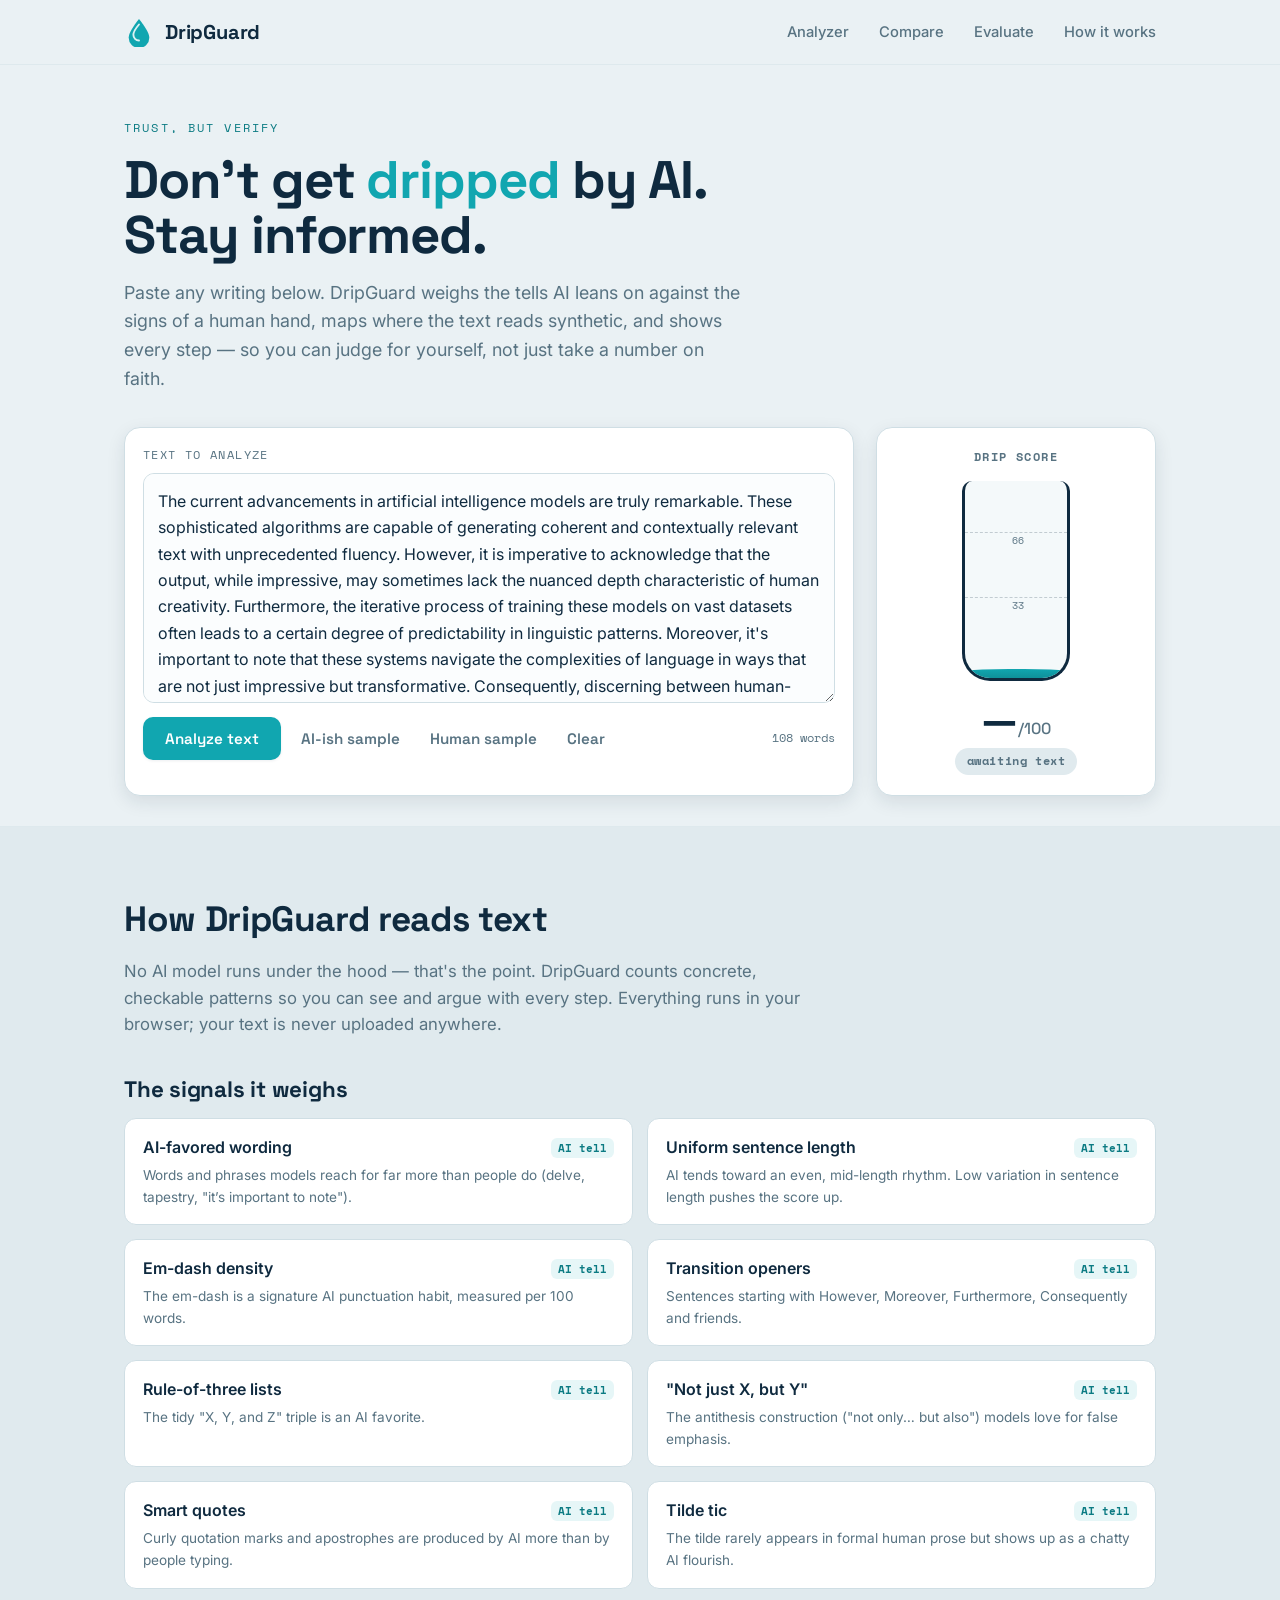
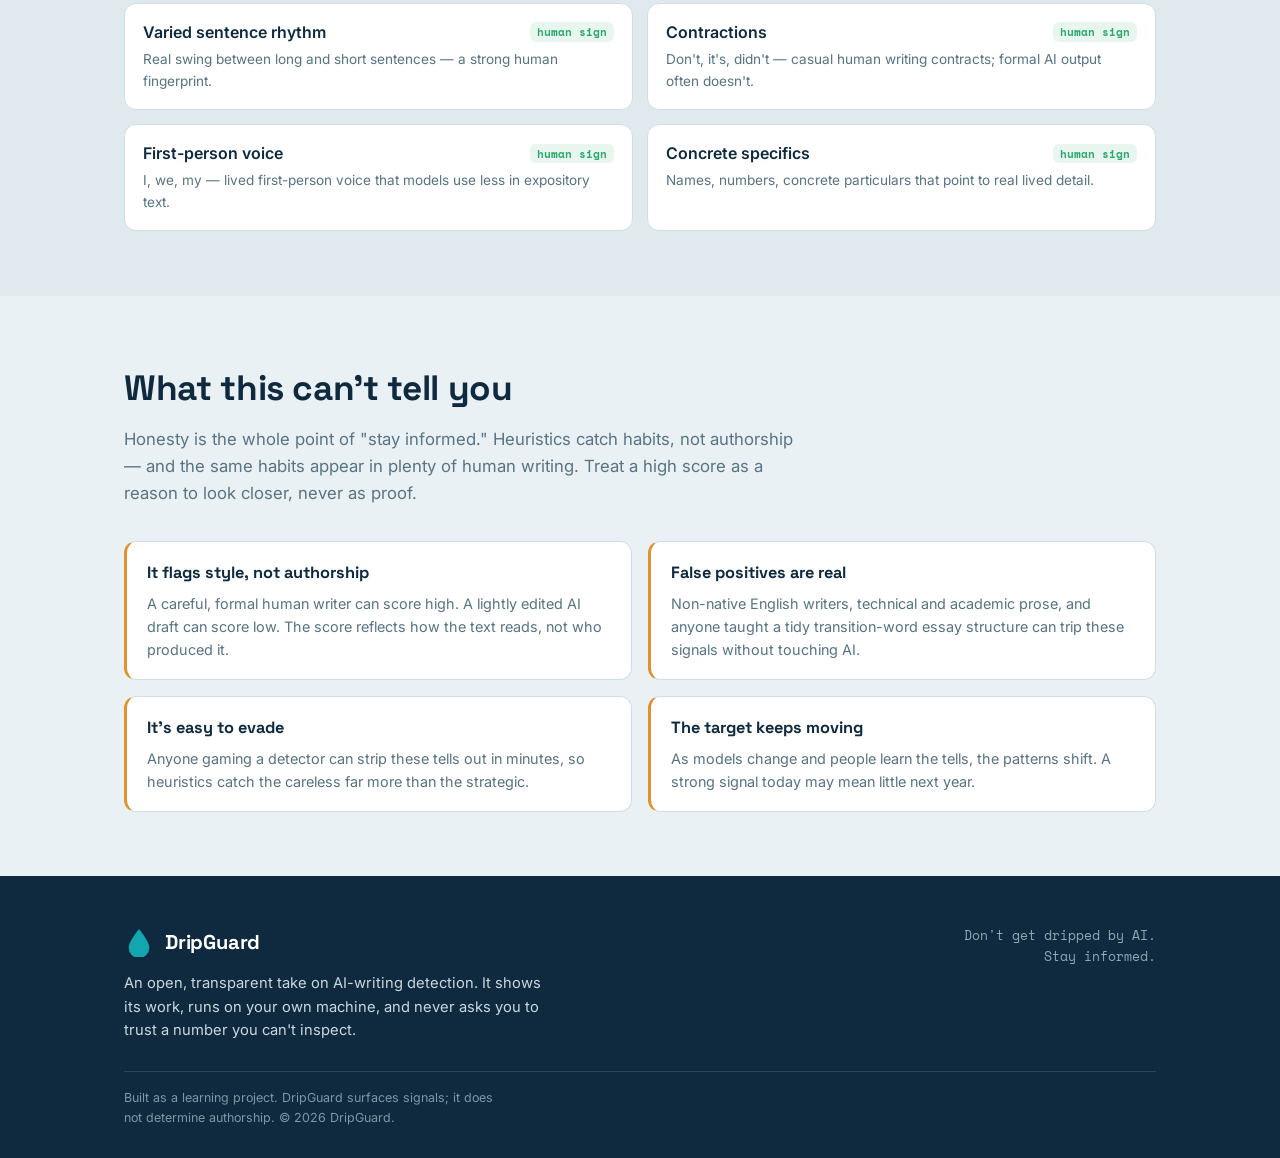
==== commit 1378452d: "Add eval harness and style comparison" ====
--- a/index.html
+++ b/index.html
@@ -175,8 +175,9 @@
     </a>
     <nav>
       <a href="#analyzer">Analyzer</a>
+      <a href="compare.html">Compare</a>
+      <a href="eval.html">Evaluate</a>
       <a href="#how">How it works</a>
-      <a href="#limits">Limitations</a>
     </nav>
   </div>
 </header>
